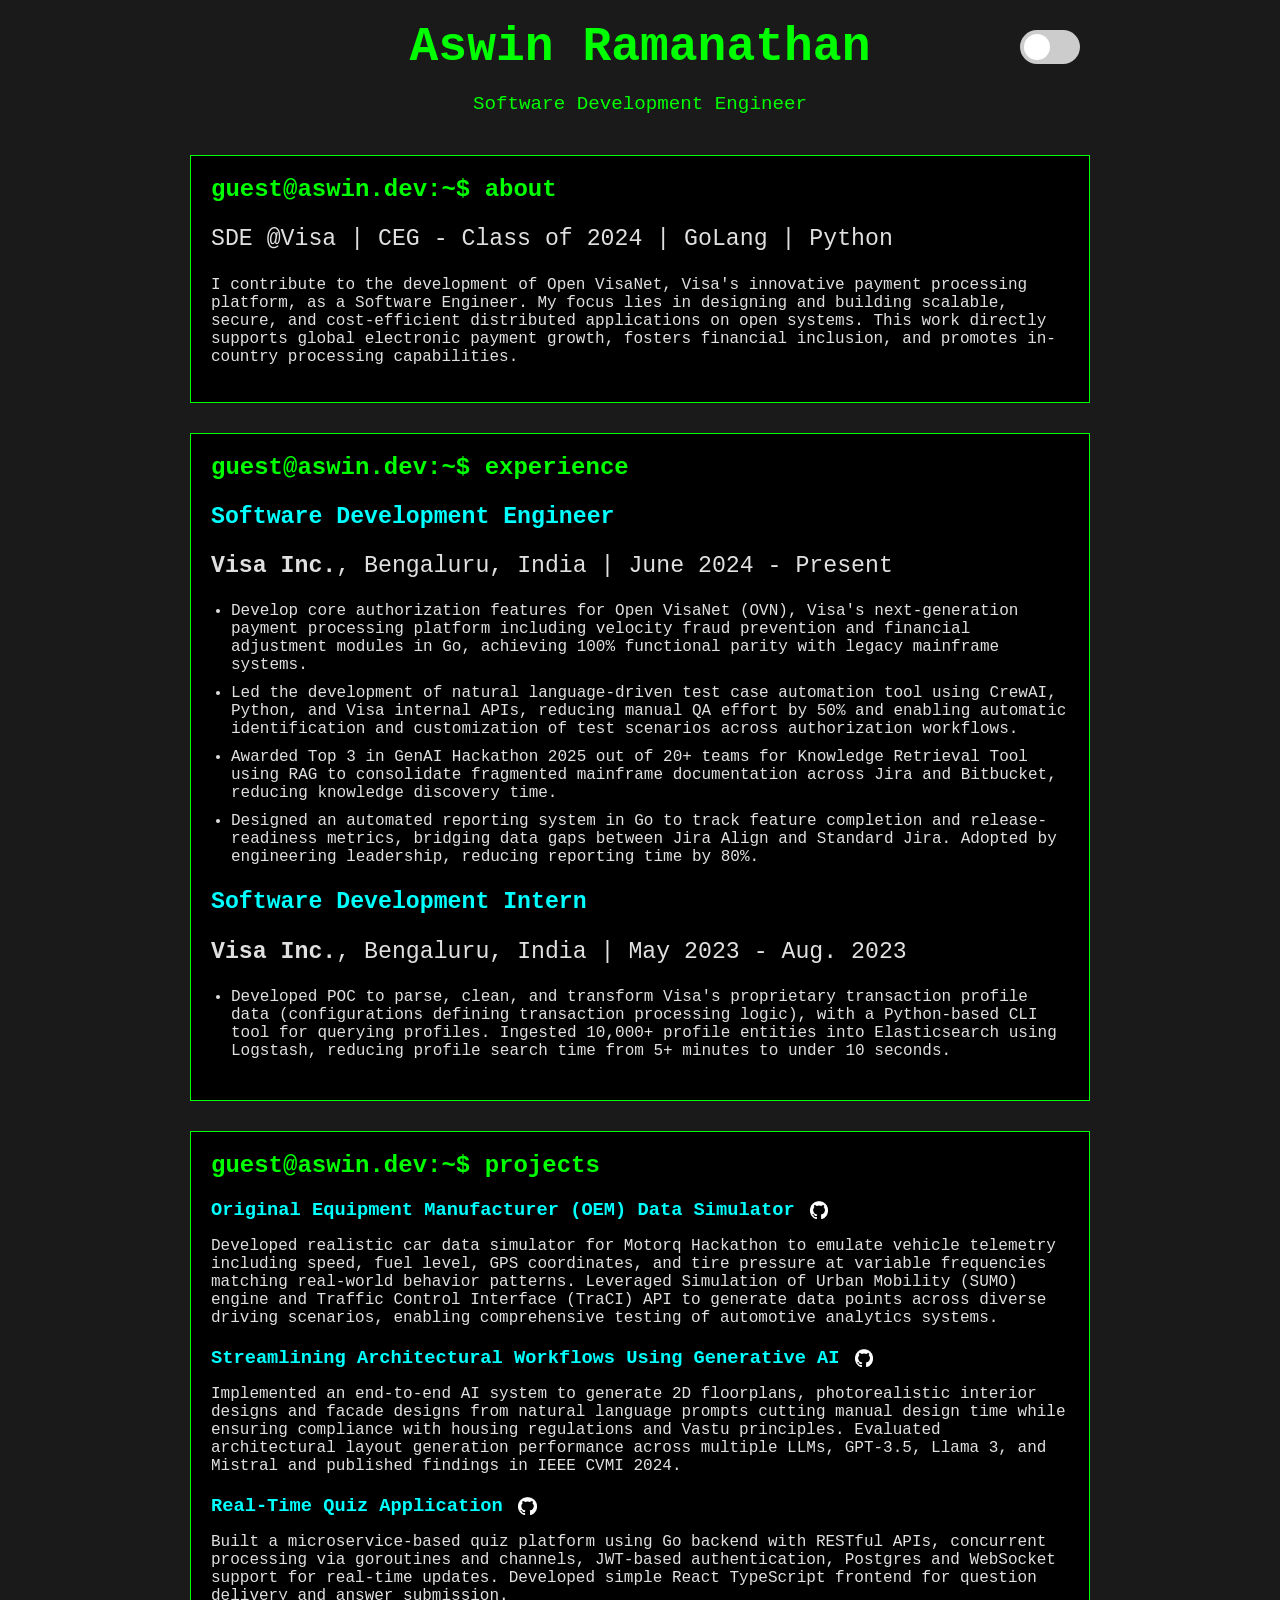
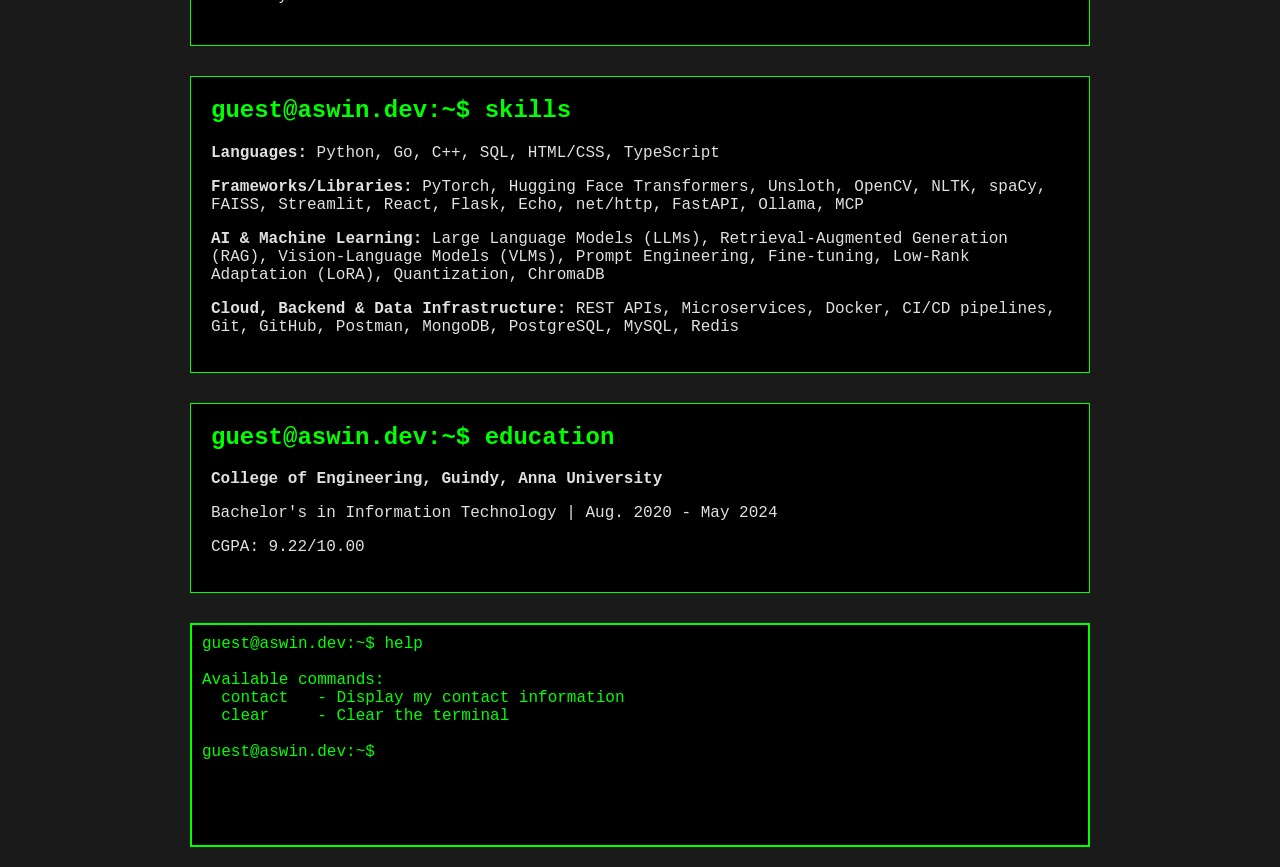
==== index.html @ c69785c6 "GitHub Repo Links Added" ====
<!DOCTYPE html>
<html lang="en">
<head>
    <meta charset="UTF-8">
    <meta name="viewport" content="width=device-width, initial-scale=1.0">
    <title>Aswin Ramanathan</title>
    <link rel="stylesheet" href="css/style.css">
    <!-- Favicon: add multiple links for better browser support -->
    <link rel="icon" type="image/png" sizes="32x32" href="bazinga.png">
    <link rel="shortcut icon" href="bazinga.png" type="image/png">
    <link rel="apple-touch-icon" href="bazinga.png">
    <!-- theme-color helps some mobile browsers tint the UI to match the site -->
    <meta name="theme-color" content="#0F0">
</head>
<body>
    <div class="container">
        <header>
            <h1>Aswin Ramanathan</h1>
            <p>Software Development Engineer</p>
            <div class="theme-switch-wrapper">
                <label class="theme-switch" for="checkbox">
                    <input type="checkbox" id="checkbox" />
                    <div class="slider round"></div>
                </label>
            </div>
        </header>

        <section id="about">
            <h2><span class="prompt-static">about</span></h2>
            <p class="big-font">SDE @Visa | CEG - Class of 2024 | GoLang | Python</p>
            <p>
                I contribute to the development of Open VisaNet, Visa's innovative payment processing platform, as a Software Engineer. 
                My focus lies in designing and building scalable, secure, and cost-efficient distributed applications on open systems. 
                This work directly supports global electronic payment growth, fosters financial inclusion, and promotes in-country processing capabilities.
            </p>
        </section>

        <section id="experience">
            <h2><span class="prompt-static">experience</span></h2>
            <div class="job">
                <h3 class="big-font">Software Development Engineer</h3>
                <p class="big-font"><strong>Visa Inc.</strong>, Bengaluru, India | June 2024 - Present</p>
                <ul>
                    <li>Develop core authorization features for Open VisaNet (OVN), Visa's next-generation payment processing platform including velocity fraud prevention and financial adjustment modules in Go, achieving 100% functional parity with legacy mainframe systems.</li>
                    <li>Led the development of natural language-driven test case automation tool using CrewAI, Python, and Visa internal APIs, reducing manual QA effort by 50% and enabling automatic identification and customization of test scenarios across authorization workflows.</li>
                    <li>Awarded Top 3 in GenAI Hackathon 2025 out of 20+ teams for Knowledge Retrieval Tool using RAG to consolidate fragmented mainframe documentation across Jira and Bitbucket, reducing knowledge discovery time.</li>
                    <li>Designed an automated reporting system in Go to track feature completion and release-readiness metrics, bridging data gaps between Jira Align and Standard Jira. Adopted by engineering leadership, reducing reporting time by 80%.</li>
                </ul>
            </div>
            <div class="job">
                <h3 class="big-font">Software Development Intern</h3>
                <p class="big-font"><strong>Visa Inc.</strong>, Bengaluru, India | May 2023 - Aug. 2023</p>
                <ul>
                    <li>Developed POC to parse, clean, and transform Visa's proprietary transaction profile data (configurations defining transaction processing logic), with a Python-based CLI tool for querying profiles. Ingested 10,000+ profile entities into Elasticsearch using Logstash, reducing profile search time from 5+ minutes to under 10 seconds.</li>
                </ul>
            </div>
        </section>

        <section id="projects">
            <h2><span class="prompt-static">projects</span></h2>
            <div class="project">
                <h3>Original Equipment Manufacturer (OEM) Data Simulator<a href="https://github.com/Agilan20/Giant-Slayers-Backend" target="_blank"><img src="github-mark-white.png" alt="github-icon" class="github-icon"></a></h3>
                <p>Developed realistic car data simulator for Motorq Hackathon to emulate vehicle telemetry including speed, fuel level, GPS coordinates, and tire pressure at variable frequencies matching real-world behavior patterns. Leveraged Simulation of Urban Mobility (SUMO) engine and Traffic Control Interface (TraCI) API to generate data points across diverse driving scenarios, enabling comprehensive testing of automotive analytics systems.</p>
            </div>
            <div class="project">
                <h3>Streamlining Architectural Workflows Using Generative AI<a href="https://ieeexplore.ieee.org/document/10782715" target="_blank"><img src="github-mark-white.png" alt="github-icon" class="github-icon"></a></h3>
                <p>Implemented an end-to-end AI system to generate 2D floorplans, photorealistic interior designs and facade designs from natural language prompts cutting manual design time while ensuring compliance with housing regulations and Vastu principles. Evaluated architectural layout generation performance across multiple LLMs, GPT-3.5, Llama 3, and Mistral and published findings in IEEE CVMI 2024.</p>
            </div>
            <div class="project">
                <h3>Real-Time Quiz Application<a href="https://github.com/AswinRam4433/QuizMe" target="_blank"><img src="github-mark-white.png" alt="github-icon" class="github-icon"></a></h3>
                <p>Built a microservice-based quiz platform using Go backend with RESTful APIs, concurrent processing via goroutines and channels, JWT-based authentication, Postgres and WebSocket support for real-time updates. Developed simple React TypeScript frontend for question delivery and answer submission.</p>
            </div>
        </section>

        <section id="skills">
            <h2><span class="prompt-static">skills</span></h2>
            <p><strong>Languages:</strong> Python, Go, C++, SQL, HTML/CSS, TypeScript</p>
            <p><strong>Frameworks/Libraries:</strong> PyTorch, Hugging Face Transformers, Unsloth, OpenCV, NLTK, spaCy, FAISS, Streamlit, React, Flask, Echo, net/http, FastAPI, Ollama, MCP</p>
            <p><strong>AI & Machine Learning:</strong> Large Language Models (LLMs), Retrieval-Augmented Generation (RAG), Vision-Language Models (VLMs), Prompt Engineering, Fine-tuning, Low-Rank Adaptation (LoRA), Quantization, ChromaDB</p>
            <p><strong>Cloud, Backend & Data Infrastructure:</strong> REST APIs, Microservices, Docker, CI/CD pipelines, Git, GitHub, Postman, MongoDB, PostgreSQL, MySQL, Redis</p>
        </section>

        <section id="education">
            <h2><span class="prompt-static">education</span></h2>
            <p><strong>College of Engineering, Guindy, Anna University</strong></p>
            <p>Bachelor's in Information Technology | Aug. 2020 - May 2024</p>
            <p>CGPA: 9.22/10.00</p>
        </section>

        <div id="terminal">
            <div id="output"></div>
            <div class="input-line">
                <span class="prompt"></span>
                <input type="text" id="input" autofocus>
            </div>
        </div>
    </div>
    <script src="js/main.js"></script>
</body>
</html>
---- css/style.css ----
body {
    background-color: #1a1a1a;
    color: #e0e0e0;
    font-family: 'Courier New', Courier, monospace;
    margin: 0;
    padding: 20px;
}
.big-font {
    font-size: 1.45em;
}

.container {
    max-width: 900px;
    margin: auto;
}

header {
    text-align: center;
    margin-bottom: 40px;
    position: relative;
}

.theme-switch-wrapper {
    position: absolute;
    top: 10px;
    right: 10px;
}

.theme-switch {
    display: inline-block;
    height: 34px;
    position: relative;
    width: 60px;
}

.theme-switch input {
    display: none;
}

.slider {
    background-color: #ccc;
    bottom: 0;
    cursor: pointer;
    left: 0;
    position: absolute;
    right: 0;
    top: 0;
    transition: .4s;
}

.slider:before {
    background-color: #fff;
    bottom: 4px;
    content: "";
    height: 26px;
    left: 4px;
    position: absolute;
    transition: .4s;
    width: 26px;
}

input:checked + .slider {
    background-color: #0F0;
}

input:checked + .slider:before {
    transform: translateX(26px);
}

.slider.round {
    border-radius: 34px;
}

.slider.round:before {
    border-radius: 50%;
}

/* Light Mode */
body.light-mode {
    background-color: #f0f0f0;
    color: #333;
}

body.light-mode .container {
    background-color: #fff;
    box-shadow: 0 0 10px rgba(0,0,0,0.1);
}

body.light-mode header h1,
body.light-mode header p,
body.light-mode h2,
body.light-mode .prompt-static::before,
body.light-mode #terminal,
body.light-mode .prompt::before,
body.light-mode #input,
body.light-mode .command,
body.light-mode .response {
    color: #333;
}

body.light-mode section {
    border: 1px solid #ccc;
    background-color: #fff;
}

body.light-mode h3 {
    color: #007bff;
}

body.light-mode a {
    color: #007bff;
}

body.light-mode #terminal {
    border: 2px solid #ccc;
    background-color: #f9f9f9;
}

body.light-mode #terminal img {
    filter: none;
}

body.light-mode input:checked + .slider {
    background-color: #28a745;
}


header h1 {
    font-size: 3em;
    color: #0F0;
    margin: 0;
}

header p {
    font-size: 1.2em;
    color: #0F0;
}

section {
    margin-bottom: 30px;
    border: 1px solid #0F0;
    padding: 20px;
    background-color: #000;
}

h2 {
    color: #0F0;
    font-size: 1.5em;
    margin-top: 0;
}

.prompt-static::before {
    content: 'guest@aswin.dev:~$ ';
    color: #0F0;
}

.job, .project {
    margin-bottom: 20px;
}

h3 {
    color: #0FF;
    margin-bottom: 5px;
}

ul {
    padding-left: 20px;
}

li {
    margin-bottom: 10px;
}

#terminal {
    border: 2px solid #0F0;
    padding: 10px;
    height: 200px;
    overflow-y: scroll;
    scrollbar-width: none; /* Firefox */
    -ms-overflow-style: none;  /* Internet Explorer 10+ */
    background-color: #000;
}

#terminal::-webkit-scrollbar { /* WebKit */
    width: 0;
    height: 0;
}

#output {
    white-space: pre-wrap;
}

.input-line {
    display: flex;
}

.prompt::before {
    content: 'guest@aswin.dev:~$ ';
    color: #0F0;
}

#input {
    background-color: transparent;
    border: none;
    color: #0F0;
    font-family: 'Courier New', Courier, monospace;
    width: 100%;
    outline: none;
}

.command {
    color: #0F0;
}

.response {
    color: #0F0;
}

a {
    color: #0FF;
    text-decoration: none;
}

a:hover {
    text-decoration: underline;
}

#terminal img {
    max-width: 150px;
    filter: grayscale(100%) contrast(200%) brightness(1.5) sepia(100%) hue-rotate(50deg);
}

.github-icon {
    width: 1em;
    margin-left: 0.8em;
    vertical-align: middle;
}
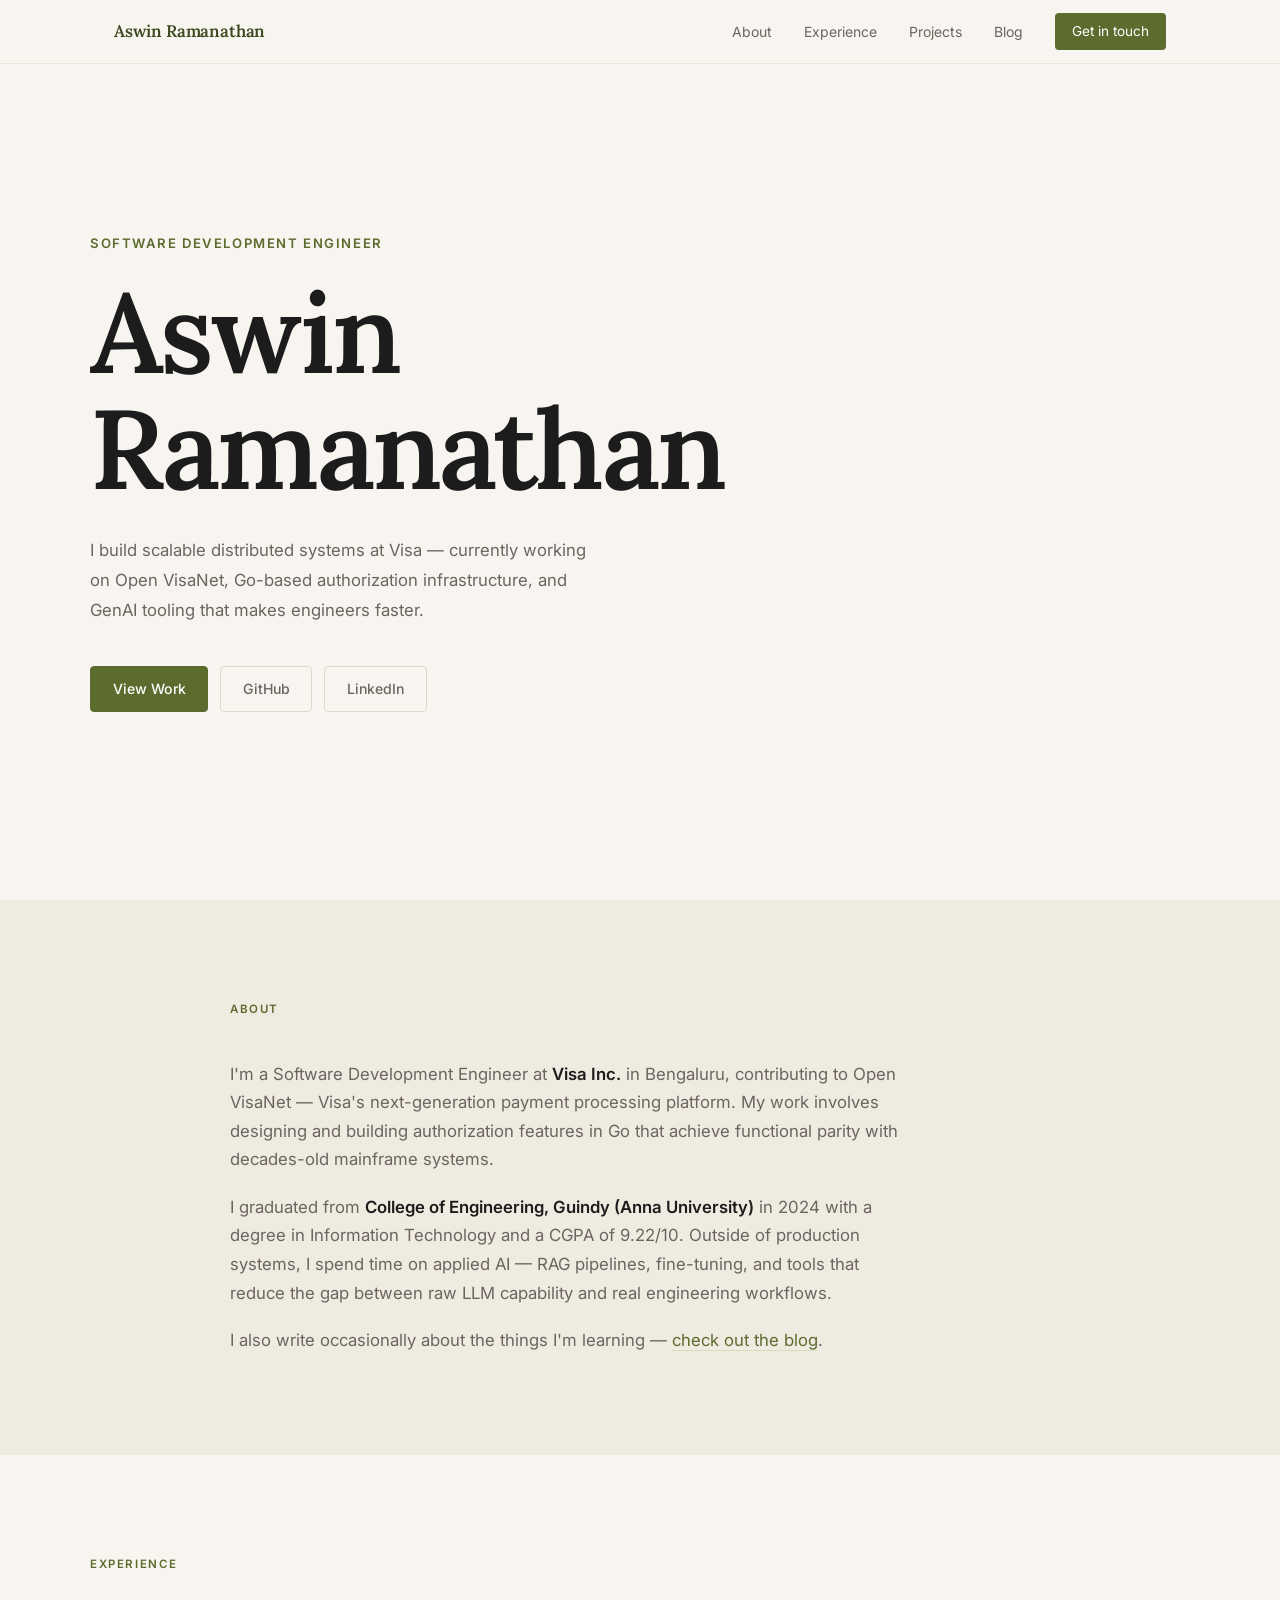
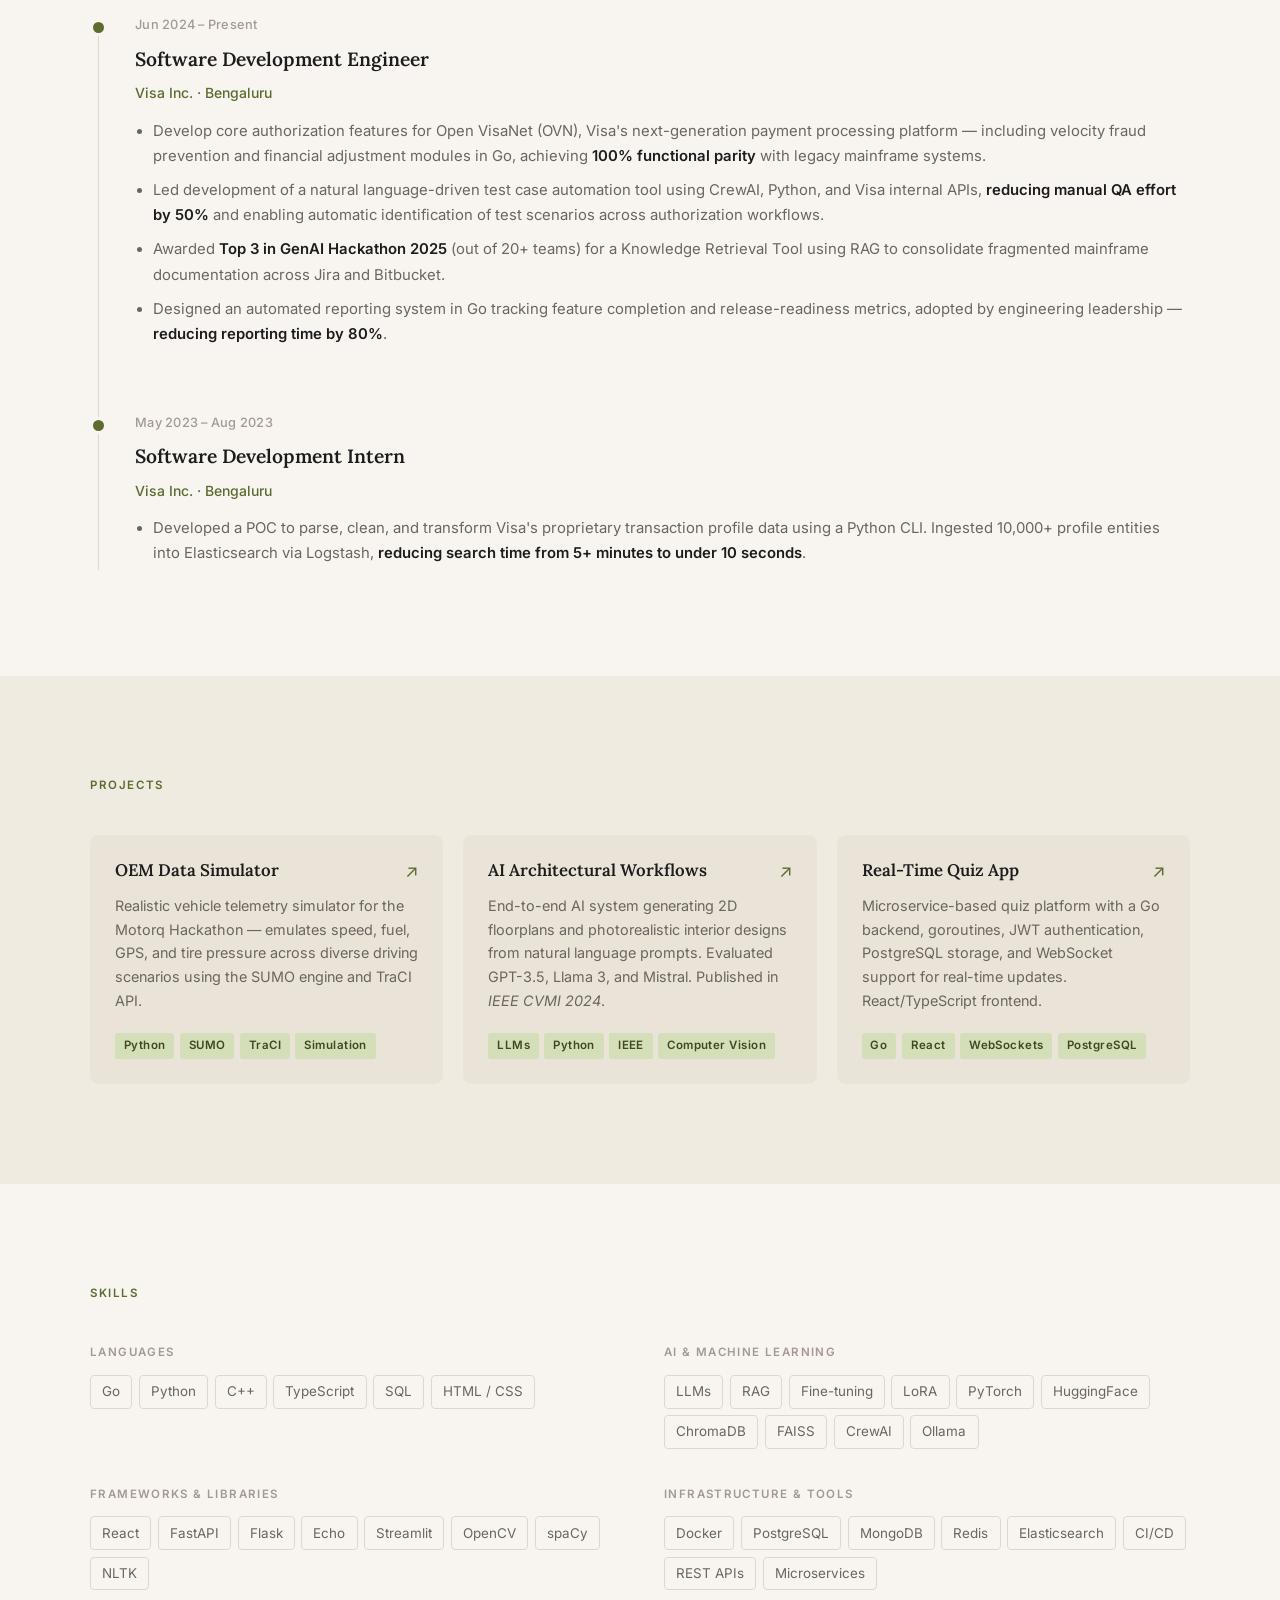
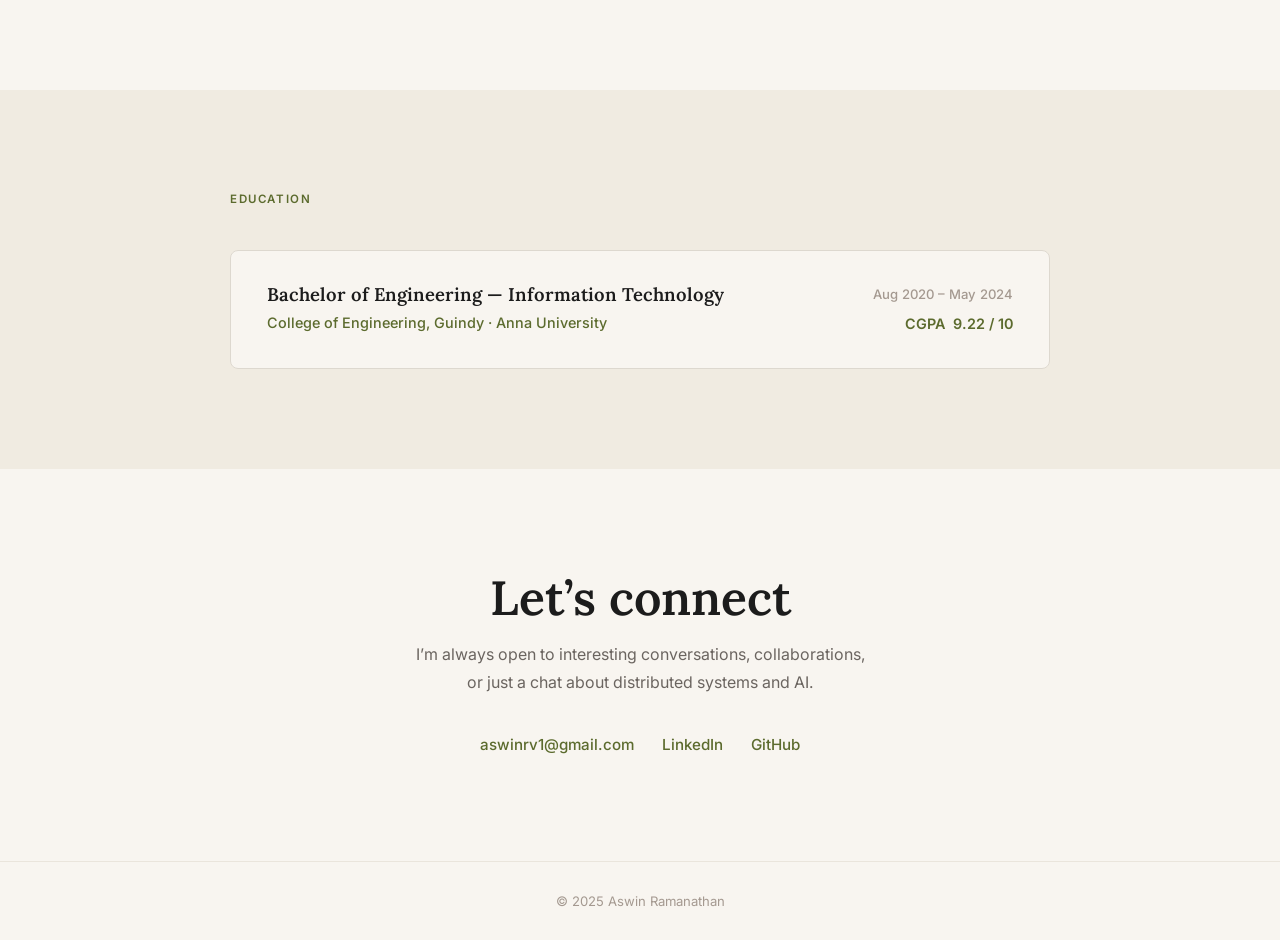
==== commit b36d2468: "GENAI=YES Portfolio Revamp" ====
--- a/index.html
+++ b/index.html
@@ -1,100 +1,260 @@
 <!DOCTYPE html>
 <html lang="en">
 <head>
-    <meta charset="UTF-8">
-    <meta name="viewport" content="width=device-width, initial-scale=1.0">
-    <title>Aswin Ramanathan</title>
-    <link rel="stylesheet" href="css/style.css">
-    <!-- Favicon: add multiple links for better browser support -->
-    <link rel="icon" type="image/png" sizes="32x32" href="bazinga.png">
-    <link rel="shortcut icon" href="bazinga.png" type="image/png">
-    <link rel="apple-touch-icon" href="bazinga.png">
-    <!-- theme-color helps some mobile browsers tint the UI to match the site -->
-    <meta name="theme-color" content="#0F0">
+  <meta charset="UTF-8" />
+  <meta name="viewport" content="width=device-width, initial-scale=1.0" />
+  <title>Aswin Ramanathan</title>
+  <meta name="description" content="Software Development Engineer at Visa. Building distributed payment systems and GenAI tooling." />
+
+  <link rel="preconnect" href="https://fonts.googleapis.com" />
+  <link rel="preconnect" href="https://fonts.gstatic.com" crossorigin />
+  <link href="https://fonts.googleapis.com/css2?family=Lora:ital,wght@0,400;0,500;0,600;0,700;1,400&family=Inter:wght@300;400;500;600&display=swap" rel="stylesheet" />
+
+  <link rel="stylesheet" href="css/style.css" />
+  <link rel="icon" type="image/png" href="bazinga.png" />
 </head>
 <body>
-    <div class="container">
-        <header>
-            <h1>Aswin Ramanathan</h1>
-            <p>Software Development Engineer</p>
-            <div class="theme-switch-wrapper">
-                <label class="theme-switch" for="checkbox">
-                    <input type="checkbox" id="checkbox" />
-                    <div class="slider round"></div>
-                </label>
-            </div>
-        </header>
-
-        <section id="about">
-            <h2><span class="prompt-static">about</span></h2>
-            <p class="big-font">SDE @Visa | CEG - Class of 2024 | GoLang | Python</p>
-            <p>
-                I contribute to the development of Open VisaNet, Visa's innovative payment processing platform, as a Software Engineer. 
-                My focus lies in designing and building scalable, secure, and cost-efficient distributed applications on open systems. 
-                This work directly supports global electronic payment growth, fosters financial inclusion, and promotes in-country processing capabilities.
-            </p>
-        </section>
-
-        <section id="experience">
-            <h2><span class="prompt-static">experience</span></h2>
-            <div class="job">
-                <h3 class="big-font">Software Development Engineer</h3>
-                <p class="big-font"><strong>Visa Inc.</strong>, Bengaluru, India | June 2024 - Present</p>
-                <ul>
-                    <li>Develop core authorization features for Open VisaNet (OVN), Visa's next-generation payment processing platform including velocity fraud prevention and financial adjustment modules in Go, achieving 100% functional parity with legacy mainframe systems.</li>
-                    <li>Led the development of natural language-driven test case automation tool using CrewAI, Python, and Visa internal APIs, reducing manual QA effort by 50% and enabling automatic identification and customization of test scenarios across authorization workflows.</li>
-                    <li>Awarded Top 3 in GenAI Hackathon 2025 out of 20+ teams for Knowledge Retrieval Tool using RAG to consolidate fragmented mainframe documentation across Jira and Bitbucket, reducing knowledge discovery time.</li>
-                    <li>Designed an automated reporting system in Go to track feature completion and release-readiness metrics, bridging data gaps between Jira Align and Standard Jira. Adopted by engineering leadership, reducing reporting time by 80%.</li>
-                </ul>
-            </div>
-            <div class="job">
-                <h3 class="big-font">Software Development Intern</h3>
-                <p class="big-font"><strong>Visa Inc.</strong>, Bengaluru, India | May 2023 - Aug. 2023</p>
-                <ul>
-                    <li>Developed POC to parse, clean, and transform Visa's proprietary transaction profile data (configurations defining transaction processing logic), with a Python-based CLI tool for querying profiles. Ingested 10,000+ profile entities into Elasticsearch using Logstash, reducing profile search time from 5+ minutes to under 10 seconds.</li>
-                </ul>
-            </div>
-        </section>
-
-        <section id="projects">
-            <h2><span class="prompt-static">projects</span></h2>
-            <div class="project">
-                <h3>Original Equipment Manufacturer (OEM) Data Simulator<a href="https://github.com/Agilan20/Giant-Slayers-Backend" target="_blank"><img src="github-mark-white.png" alt="github-icon" class="github-icon"></a></h3>
-                <p>Developed realistic car data simulator for Motorq Hackathon to emulate vehicle telemetry including speed, fuel level, GPS coordinates, and tire pressure at variable frequencies matching real-world behavior patterns. Leveraged Simulation of Urban Mobility (SUMO) engine and Traffic Control Interface (TraCI) API to generate data points across diverse driving scenarios, enabling comprehensive testing of automotive analytics systems.</p>
-            </div>
-            <div class="project">
-                <h3>Streamlining Architectural Workflows Using Generative AI<a href="https://ieeexplore.ieee.org/document/10782715" target="_blank"><img src="github-mark-white.png" alt="github-icon" class="github-icon"></a></h3>
-                <p>Implemented an end-to-end AI system to generate 2D floorplans, photorealistic interior designs and facade designs from natural language prompts cutting manual design time while ensuring compliance with housing regulations and Vastu principles. Evaluated architectural layout generation performance across multiple LLMs, GPT-3.5, Llama 3, and Mistral and published findings in IEEE CVMI 2024.</p>
-            </div>
-            <div class="project">
-                <h3>Real-Time Quiz Application<a href="https://github.com/AswinRam4433/QuizMe" target="_blank"><img src="github-mark-white.png" alt="github-icon" class="github-icon"></a></h3>
-                <p>Built a microservice-based quiz platform using Go backend with RESTful APIs, concurrent processing via goroutines and channels, JWT-based authentication, Postgres and WebSocket support for real-time updates. Developed simple React TypeScript frontend for question delivery and answer submission.</p>
-            </div>
-        </section>
-
-        <section id="skills">
-            <h2><span class="prompt-static">skills</span></h2>
-            <p><strong>Languages:</strong> Python, Go, C++, SQL, HTML/CSS, TypeScript</p>
-            <p><strong>Frameworks/Libraries:</strong> PyTorch, Hugging Face Transformers, Unsloth, OpenCV, NLTK, spaCy, FAISS, Streamlit, React, Flask, Echo, net/http, FastAPI, Ollama, MCP</p>
-            <p><strong>AI & Machine Learning:</strong> Large Language Models (LLMs), Retrieval-Augmented Generation (RAG), Vision-Language Models (VLMs), Prompt Engineering, Fine-tuning, Low-Rank Adaptation (LoRA), Quantization, ChromaDB</p>
-            <p><strong>Cloud, Backend & Data Infrastructure:</strong> REST APIs, Microservices, Docker, CI/CD pipelines, Git, GitHub, Postman, MongoDB, PostgreSQL, MySQL, Redis</p>
-        </section>
-
-        <section id="education">
-            <h2><span class="prompt-static">education</span></h2>
-            <p><strong>College of Engineering, Guindy, Anna University</strong></p>
-            <p>Bachelor's in Information Technology | Aug. 2020 - May 2024</p>
-            <p>CGPA: 9.22/10.00</p>
-        </section>
-
-        <div id="terminal">
-            <div id="output"></div>
-            <div class="input-line">
-                <span class="prompt"></span>
-                <input type="text" id="input" autofocus>
-            </div>
-        </div>
+
+  <!-- ── NAV ──────────────────────────────────────── -->
+  <nav class="nav">
+    <div class="nav-inner">
+      <a href="/" class="nav-logo">Aswin Ramanathan</a>
+      <div class="nav-links" id="nav-links">
+        <a href="#about">About</a>
+        <a href="#experience">Experience</a>
+        <a href="#projects">Projects</a>
+        <a href="blog.html">Blog</a>
+        <a href="#contact" class="nav-cta">Get in touch</a>
+      </div>
+      <button class="nav-toggle" id="nav-toggle" aria-label="Toggle menu">
+        <span></span><span></span><span></span>
+      </button>
     </div>
-    <script src="js/main.js"></script>
+  </nav>
+
+  <main>
+
+    <!-- ── HERO ─────────────────────────────────────── -->
+    <section class="hero">
+      <div class="hero-content">
+        <p class="hero-label">Software Development Engineer</p>
+        <h1 class="hero-name">Aswin<br>Ramanathan</h1>
+        <p class="hero-bio">
+          I build scalable distributed systems at Visa — currently working on Open VisaNet,
+          Go-based authorization infrastructure, and GenAI tooling that makes engineers faster.
+        </p>
+        <div class="hero-links">
+          <a href="#experience" class="btn btn-primary">View Work</a>
+          <a href="https://github.com/AswinRam4433" target="_blank" rel="noopener" class="btn btn-ghost">GitHub</a>
+          <a href="https://www.linkedin.com/in/aswinramanathan" target="_blank" rel="noopener" class="btn btn-ghost">LinkedIn</a>
+        </div>
+      </div>
+    </section>
+
+    <!-- ── ABOUT ─────────────────────────────────────── -->
+    <section id="about" class="section section-alt">
+      <div class="section-inner section-inner--mid">
+        <span class="section-label reveal">About</span>
+        <div class="about-content">
+          <p class="reveal">
+            I'm a Software Development Engineer at <strong>Visa Inc.</strong> in Bengaluru, contributing to
+            Open VisaNet — Visa's next-generation payment processing platform. My work involves
+            designing and building authorization features in Go that achieve functional parity
+            with decades-old mainframe systems.
+          </p>
+          <p class="reveal">
+            I graduated from <strong>College of Engineering, Guindy (Anna University)</strong> in 2024
+            with a degree in Information Technology and a CGPA of 9.22/10. Outside of production
+            systems, I spend time on applied AI — RAG pipelines, fine-tuning, and tools that
+            reduce the gap between raw LLM capability and real engineering workflows.
+          </p>
+          <p class="reveal">
+            I also write occasionally about the things I'm learning —
+            <a href="blog.html" style="color: var(--accent); border-bottom: 1px solid var(--accent-pale);">check out the blog</a>.
+          </p>
+        </div>
+      </div>
+    </section>
+
+    <!-- ── EXPERIENCE ────────────────────────────────── -->
+    <section id="experience" class="section">
+      <div class="section-inner">
+        <span class="section-label reveal">Experience</span>
+        <div class="timeline">
+
+          <div class="timeline-item reveal">
+            <div class="timeline-marker">
+              <div class="timeline-dot"></div>
+            </div>
+            <div class="timeline-body">
+              <span class="timeline-date">Jun 2024 – Present</span>
+              <p class="timeline-role">Software Development Engineer</p>
+              <span class="timeline-company">Visa Inc. &middot; Bengaluru</span>
+              <ul>
+                <li>Develop core authorization features for Open VisaNet (OVN), Visa's next-generation payment processing platform — including velocity fraud prevention and financial adjustment modules in Go, achieving <strong>100% functional parity</strong> with legacy mainframe systems.</li>
+                <li>Led development of a natural language-driven test case automation tool using CrewAI, Python, and Visa internal APIs, <strong>reducing manual QA effort by 50%</strong> and enabling automatic identification of test scenarios across authorization workflows.</li>
+                <li>Awarded <strong>Top 3 in GenAI Hackathon 2025</strong> (out of 20+ teams) for a Knowledge Retrieval Tool using RAG to consolidate fragmented mainframe documentation across Jira and Bitbucket.</li>
+                <li>Designed an automated reporting system in Go tracking feature completion and release-readiness metrics, adopted by engineering leadership — <strong>reducing reporting time by 80%</strong>.</li>
+              </ul>
+            </div>
+          </div>
+
+          <div class="timeline-item reveal">
+            <div class="timeline-marker">
+              <div class="timeline-dot"></div>
+            </div>
+            <div class="timeline-body">
+              <span class="timeline-date">May 2023 – Aug 2023</span>
+              <p class="timeline-role">Software Development Intern</p>
+              <span class="timeline-company">Visa Inc. &middot; Bengaluru</span>
+              <ul>
+                <li>Developed a POC to parse, clean, and transform Visa's proprietary transaction profile data using a Python CLI. Ingested 10,000+ profile entities into Elasticsearch via Logstash, <strong>reducing search time from 5+ minutes to under 10 seconds</strong>.</li>
+              </ul>
+            </div>
+          </div>
+
+        </div>
+      </div>
+    </section>
+
+    <!-- ── PROJECTS ──────────────────────────────────── -->
+    <section id="projects" class="section section-alt">
+      <div class="section-inner">
+        <span class="section-label reveal">Projects</span>
+        <div class="projects-grid">
+
+          <div class="project-card reveal">
+            <div class="project-card-header">
+              <h3>OEM Data Simulator</h3>
+              <a href="https://github.com/Agilan20/Giant-Slayers-Backend" target="_blank" rel="noopener" class="project-link" aria-label="GitHub link">↗</a>
+            </div>
+            <p>Realistic vehicle telemetry simulator for the Motorq Hackathon — emulates speed, fuel, GPS, and tire pressure across diverse driving scenarios using the SUMO engine and TraCI API.</p>
+            <div class="project-tags">
+              <span>Python</span><span>SUMO</span><span>TraCI</span><span>Simulation</span>
+            </div>
+          </div>
+
+          <div class="project-card reveal">
+            <div class="project-card-header">
+              <h3>AI Architectural Workflows</h3>
+              <a href="https://ieeexplore.ieee.org/document/10782715" target="_blank" rel="noopener" class="project-link" aria-label="IEEE paper link">↗</a>
+            </div>
+            <p>End-to-end AI system generating 2D floorplans and photorealistic interior designs from natural language prompts. Evaluated GPT-3.5, Llama 3, and Mistral. Published in <em>IEEE CVMI 2024</em>.</p>
+            <div class="project-tags">
+              <span>LLMs</span><span>Python</span><span>IEEE</span><span>Computer Vision</span>
+            </div>
+          </div>
+
+          <div class="project-card reveal">
+            <div class="project-card-header">
+              <h3>Real-Time Quiz App</h3>
+              <a href="https://github.com/AswinRam4433/QuizMe" target="_blank" rel="noopener" class="project-link" aria-label="GitHub link">↗</a>
+            </div>
+            <p>Microservice-based quiz platform with a Go backend, goroutines, JWT authentication, PostgreSQL storage, and WebSocket support for real-time updates. React/TypeScript frontend.</p>
+            <div class="project-tags">
+              <span>Go</span><span>React</span><span>WebSockets</span><span>PostgreSQL</span>
+            </div>
+          </div>
+
+        </div>
+      </div>
+    </section>
+
+    <!-- ── SKILLS ────────────────────────────────────── -->
+    <section id="skills" class="section">
+      <div class="section-inner">
+        <span class="section-label reveal">Skills</span>
+        <div class="skills-grid reveal">
+
+          <div class="skill-group">
+            <h4>Languages</h4>
+            <div class="skill-tags">
+              <span>Go</span><span>Python</span><span>C++</span>
+              <span>TypeScript</span><span>SQL</span><span>HTML / CSS</span>
+            </div>
+          </div>
+
+          <div class="skill-group">
+            <h4>AI &amp; Machine Learning</h4>
+            <div class="skill-tags">
+              <span>LLMs</span><span>RAG</span><span>Fine-tuning</span><span>LoRA</span>
+              <span>PyTorch</span><span>HuggingFace</span><span>ChromaDB</span><span>FAISS</span>
+              <span>CrewAI</span><span>Ollama</span>
+            </div>
+          </div>
+
+          <div class="skill-group">
+            <h4>Frameworks &amp; Libraries</h4>
+            <div class="skill-tags">
+              <span>React</span><span>FastAPI</span><span>Flask</span><span>Echo</span>
+              <span>Streamlit</span><span>OpenCV</span><span>spaCy</span><span>NLTK</span>
+            </div>
+          </div>
+
+          <div class="skill-group">
+            <h4>Infrastructure &amp; Tools</h4>
+            <div class="skill-tags">
+              <span>Docker</span><span>PostgreSQL</span><span>MongoDB</span><span>Redis</span>
+              <span>Elasticsearch</span><span>CI/CD</span><span>REST APIs</span><span>Microservices</span>
+            </div>
+          </div>
+
+        </div>
+      </div>
+    </section>
+
+    <!-- ── EDUCATION ─────────────────────────────────── -->
+    <section id="education" class="section section-alt">
+      <div class="section-inner section-inner--mid">
+        <span class="section-label reveal">Education</span>
+        <div class="education-card reveal">
+          <div>
+            <h3>Bachelor of Engineering &mdash; Information Technology</h3>
+            <p class="education-school">College of Engineering, Guindy &middot; Anna University</p>
+          </div>
+          <div class="education-meta">
+            <span class="education-date">Aug 2020 &ndash; May 2024</span>
+            <span class="education-gpa">CGPA &nbsp;9.22 / 10</span>
+          </div>
+        </div>
+      </div>
+    </section>
+
+    <!-- ── CONTACT ───────────────────────────────────── -->
+    <section id="contact" class="section">
+      <div class="section-inner">
+        <div class="contact-inner">
+          <h2 class="contact-heading reveal">Let&rsquo;s connect</h2>
+          <p class="contact-sub reveal">
+            I&rsquo;m always open to interesting conversations, collaborations, or just a
+            chat about distributed systems and AI.
+          </p>
+          <div class="contact-links reveal">
+            <a href="mailto:aswinrv1@gmail.com">aswinrv1@gmail.com</a>
+            <a href="https://www.linkedin.com/in/aswinramanathan" target="_blank" rel="noopener">LinkedIn</a>
+            <a href="https://github.com/AswinRam4433" target="_blank" rel="noopener">GitHub</a>
+          </div>
+        </div>
+      </div>
+    </section>
+
+  </main>
+
+  <footer class="footer">
+    <p>&copy; 2025 Aswin Ramanathan</p>
+  </footer>
+
+  <!--
+    GoatCounter analytics — privacy-first, no cookies.
+    Setup (one-time):
+      1. Create a free account at https://www.goatcounter.com
+      2. Replace YOUR-SITE below with your GoatCounter site code
+      3. View your stats at https://YOUR-SITE.goatcounter.com
+  -->
+  <script data-goatcounter="https://aswinramanathan.goatcounter.com/count"
+        async src="//gc.zgo.at/count.js">
+  </script>
+
+  <script src="js/main.js"></script>
 </body>
-</html>+</html>
--- a/css/style.css
+++ b/css/style.css
@@ -1,237 +1,687 @@
+/* ============================================================
+   DESIGN TOKENS
+   Accent options kept at the bottom as commented-out swaps:
+   - Warm amber / terracotta
+   - Dusty teal / slate
+   - Deep olive / moss  ← ACTIVE
+============================================================ */
+:root {
+  /* — Deep Olive / Moss — */
+  --bg:            #F8F5F0;
+  --bg-alt:        #F0EBE1;
+  --bg-card:       #EAE4D8;
+  --text:          #1C1C1C;
+  --text-muted:    #6B6560;
+  --text-light:    #A49990;
+  --accent:        #5C6B2E;
+  --accent-dark:   #3D4A1F;
+  --accent-hover:  #4A5624;
+  --accent-pale:   #D4DEB8;
+  --border:        #DDD8CF;
+  --border-light:  #EAE5DC;
+
+  /* Warm amber / terracotta — swap in to try:
+  --accent:        #C4622D;
+  --accent-dark:   #8B4513;
+  --accent-hover:  #A3511F;
+  --accent-pale:   #F2D5C0;
+  */
+
+  /* Dusty teal / slate — swap in to try:
+  --accent:        #4A7C7E;
+  --accent-dark:   #2C5F61;
+  --accent-hover:  #3A6567;
+  --accent-pale:   #C0D9DA;
+  */
+
+  --font-serif: 'Lora', Georgia, serif;
+  --font-sans:  'Inter', system-ui, -apple-system, sans-serif;
+
+  --nav-h:         64px;
+  --container:     1100px;
+  --container-mid: 820px;
+  --section-pad:   100px;
+}
+
+/* ============================================================
+   RESET & BASE
+============================================================ */
+*, *::before, *::after { box-sizing: border-box; margin: 0; padding: 0; }
+
+html { scroll-behavior: smooth; font-size: 16px; }
+
 body {
-    background-color: #1a1a1a;
-    color: #e0e0e0;
-    font-family: 'Courier New', Courier, monospace;
-    margin: 0;
-    padding: 20px;
-}
-.big-font {
-    font-size: 1.45em;
-}
-
-.container {
-    max-width: 900px;
-    margin: auto;
-}
-
-header {
-    text-align: center;
-    margin-bottom: 40px;
-    position: relative;
-}
-
-.theme-switch-wrapper {
-    position: absolute;
-    top: 10px;
-    right: 10px;
-}
-
-.theme-switch {
-    display: inline-block;
-    height: 34px;
-    position: relative;
-    width: 60px;
-}
-
-.theme-switch input {
+  background-color: var(--bg);
+  color: var(--text);
+  font-family: var(--font-sans);
+  line-height: 1.7;
+  -webkit-font-smoothing: antialiased;
+}
+
+a    { color: inherit; text-decoration: none; }
+ul   { list-style: none; }
+img  { max-width: 100%; display: block; }
+
+/* ============================================================
+   TYPOGRAPHY
+============================================================ */
+h1, h2, h3 {
+  font-family: var(--font-serif);
+  font-weight: 600;
+  line-height: 1.2;
+}
+
+.section-label {
+  display: block;
+  font-size: 0.72rem;
+  font-family: var(--font-sans);
+  font-weight: 600;
+  letter-spacing: 0.14em;
+  text-transform: uppercase;
+  color: var(--accent);
+  margin-bottom: 2.5rem;
+}
+
+/* ============================================================
+   LAYOUT
+============================================================ */
+.section { padding: var(--section-pad) 24px; }
+.section-alt { background-color: var(--bg-alt); }
+
+.section-inner {
+  max-width: var(--container);
+  margin: 0 auto;
+}
+.section-inner--mid {
+  max-width: var(--container-mid);
+}
+
+/* ============================================================
+   NAVIGATION
+============================================================ */
+.nav {
+  position: fixed;
+  top: 0; left: 0; right: 0;
+  z-index: 200;
+  height: var(--nav-h);
+  background-color: rgba(248, 245, 240, 0.92);
+  border-bottom: 1px solid var(--border-light);
+  backdrop-filter: blur(10px);
+  -webkit-backdrop-filter: blur(10px);
+}
+
+.nav-inner {
+  max-width: var(--container);
+  margin: 0 auto;
+  height: 100%;
+  padding: 0 24px;
+  display: flex;
+  align-items: center;
+  justify-content: space-between;
+}
+
+.nav-logo {
+  font-family: var(--font-serif);
+  font-size: 1.05rem;
+  font-weight: 600;
+  color: var(--accent-dark);
+  letter-spacing: -0.01em;
+  transition: color 0.2s;
+}
+.nav-logo:hover { color: var(--accent); }
+
+.nav-links {
+  display: flex;
+  align-items: center;
+  gap: 2rem;
+}
+
+.nav-links a {
+  font-size: 0.875rem;
+  color: var(--text-muted);
+  transition: color 0.2s;
+}
+.nav-links a:hover { color: var(--text); }
+
+.nav-cta {
+  background-color: var(--accent) !important;
+  color: #fff !important;
+  padding: 0.45rem 1.05rem;
+  border-radius: 4px;
+  font-size: 0.85rem !important;
+  transition: background-color 0.2s !important;
+}
+.nav-cta:hover { background-color: var(--accent-dark) !important; }
+
+/* Hamburger */
+.nav-toggle {
+  display: none;
+  flex-direction: column;
+  justify-content: center;
+  gap: 5px;
+  cursor: pointer;
+  background: none;
+  border: none;
+  padding: 4px;
+}
+.nav-toggle span {
+  display: block;
+  width: 22px; height: 2px;
+  background-color: var(--text);
+  border-radius: 2px;
+  transition: 0.25s;
+}
+
+/* ============================================================
+   HERO
+============================================================ */
+.hero {
+  min-height: 100vh;
+  display: flex;
+  align-items: center;
+  padding: calc(var(--nav-h) + 80px) 24px 100px;
+}
+
+.hero-content {
+  max-width: var(--container);
+  margin: 0 auto;
+  width: 100%;
+}
+
+.hero-label {
+  font-size: 0.82rem;
+  font-weight: 600;
+  letter-spacing: 0.12em;
+  text-transform: uppercase;
+  color: var(--accent);
+  margin-bottom: 1.25rem;
+  animation: fadeUp 0.6s ease both;
+}
+
+.hero-name {
+  font-family: var(--font-serif);
+  font-size: clamp(3.8rem, 9vw, 7rem);
+  font-weight: 600;
+  line-height: 1.04;
+  letter-spacing: -0.025em;
+  color: var(--text);
+  margin-bottom: 1.75rem;
+  animation: fadeUp 0.6s 0.1s ease both;
+}
+
+.hero-bio {
+  max-width: 500px;
+  font-size: 1.05rem;
+  color: var(--text-muted);
+  line-height: 1.8;
+  margin-bottom: 2.5rem;
+  animation: fadeUp 0.6s 0.2s ease both;
+}
+
+.hero-links {
+  display: flex;
+  gap: 0.75rem;
+  flex-wrap: wrap;
+  animation: fadeUp 0.6s 0.3s ease both;
+}
+
+/* ============================================================
+   BUTTONS
+============================================================ */
+.btn {
+  display: inline-block;
+  padding: 0.65rem 1.35rem;
+  border-radius: 4px;
+  font-size: 0.88rem;
+  font-weight: 500;
+  transition: 0.2s;
+  cursor: pointer;
+  border: 1px solid transparent;
+}
+
+.btn-primary {
+  background-color: var(--accent);
+  color: #fff;
+  border-color: var(--accent);
+}
+.btn-primary:hover { background-color: var(--accent-dark); border-color: var(--accent-dark); }
+
+.btn-ghost {
+  border-color: var(--border);
+  color: var(--text-muted);
+}
+.btn-ghost:hover { border-color: var(--accent); color: var(--accent); }
+
+/* ============================================================
+   ABOUT
+============================================================ */
+.about-content p {
+  color: var(--text-muted);
+  font-size: 1.05rem;
+  margin-bottom: 1.2rem;
+  max-width: 680px;
+}
+.about-content p:last-child { margin-bottom: 0; }
+.about-content strong { color: var(--text); font-weight: 600; }
+
+/* ============================================================
+   EXPERIENCE  —  TIMELINE
+============================================================ */
+.timeline { position: relative; padding-left: 0; }
+
+.timeline::before {
+  content: '';
+  position: absolute;
+  left: 8px;
+  top: 6px;
+  bottom: 6px;
+  width: 1px;
+  background-color: var(--border);
+}
+
+.timeline-item {
+  display: flex;
+  gap: 1.75rem;
+  padding-bottom: 3.5rem;
+  position: relative;
+}
+.timeline-item:last-child { padding-bottom: 0; }
+
+.timeline-marker {
+  flex-shrink: 0;
+  width: 17px;
+  padding-top: 5px;
+  z-index: 1;
+}
+
+.timeline-dot {
+  width: 17px; height: 17px;
+  border-radius: 50%;
+  background-color: var(--accent);
+  border: 3px solid var(--bg);
+  position: relative;
+  z-index: 1;
+}
+
+.section-alt .timeline-dot { border-color: var(--bg-alt); }
+
+.timeline-body { flex: 1; min-width: 0; }
+
+.timeline-date {
+  display: block;
+  font-size: 0.8rem;
+  color: var(--text-light);
+  font-weight: 500;
+  margin-bottom: 0.4rem;
+  letter-spacing: 0.02em;
+}
+
+.timeline-role {
+  font-family: var(--font-serif);
+  font-size: 1.2rem;
+  font-weight: 600;
+  color: var(--text);
+  margin-bottom: 0.25rem;
+}
+
+.timeline-company {
+  display: inline-block;
+  font-size: 0.875rem;
+  color: var(--accent);
+  font-weight: 500;
+  margin-bottom: 0.85rem;
+}
+
+.timeline-body ul {
+  padding-left: 1.1rem;
+  list-style: disc;
+}
+.timeline-body li {
+  color: var(--text-muted);
+  font-size: 0.93rem;
+  line-height: 1.7;
+  margin-bottom: 0.55rem;
+}
+.timeline-body li strong { color: var(--text); font-weight: 600; }
+
+/* ============================================================
+   PROJECTS
+============================================================ */
+.projects-grid {
+  display: grid;
+  grid-template-columns: repeat(3, 1fr);
+  gap: 1.25rem;
+}
+
+.project-card {
+  background-color: var(--bg-card);
+  border: 1px solid var(--border-light);
+  border-radius: 8px;
+  padding: 1.5rem;
+  display: flex;
+  flex-direction: column;
+  transition: transform 0.22s, box-shadow 0.22s;
+}
+.project-card:hover {
+  transform: translateY(-4px);
+  box-shadow: 0 10px 28px rgba(40, 35, 20, 0.1);
+}
+
+.project-card-header {
+  display: flex;
+  justify-content: space-between;
+  align-items: flex-start;
+  margin-bottom: 0.75rem;
+  gap: 0.5rem;
+}
+.project-card-header h3 {
+  font-family: var(--font-serif);
+  font-size: 1.05rem;
+  font-weight: 600;
+  color: var(--text);
+  line-height: 1.3;
+}
+
+.project-link {
+  flex-shrink: 0;
+  font-size: 1.1rem;
+  color: var(--accent);
+  transition: color 0.2s, transform 0.2s;
+  line-height: 1;
+  padding-top: 2px;
+}
+.project-link:hover { color: var(--accent-dark); transform: translate(2px, -2px); }
+
+.project-card > p {
+  font-size: 0.9rem;
+  color: var(--text-muted);
+  line-height: 1.65;
+  margin-bottom: 1.25rem;
+  flex: 1;
+}
+
+.project-tags {
+  display: flex;
+  flex-wrap: wrap;
+  gap: 0.35rem;
+}
+.project-tags span {
+  font-size: 0.72rem;
+  font-weight: 600;
+  letter-spacing: 0.04em;
+  background-color: var(--accent-pale);
+  color: var(--accent-dark);
+  padding: 0.2rem 0.55rem;
+  border-radius: 3px;
+}
+
+/* ============================================================
+   SKILLS
+============================================================ */
+.skills-grid {
+  display: grid;
+  grid-template-columns: repeat(2, 1fr);
+  gap: 2.25rem 3rem;
+}
+
+.skill-group h4 {
+  font-family: var(--font-sans);
+  font-size: 0.72rem;
+  font-weight: 600;
+  letter-spacing: 0.12em;
+  text-transform: uppercase;
+  color: var(--text-light);
+  margin-bottom: 0.75rem;
+}
+
+.skill-tags {
+  display: flex;
+  flex-wrap: wrap;
+  gap: 0.4rem;
+}
+.skill-tags span {
+  font-size: 0.84rem;
+  background-color: var(--bg);
+  border: 1px solid var(--border);
+  color: var(--text-muted);
+  padding: 0.28rem 0.7rem;
+  border-radius: 4px;
+  transition: border-color 0.2s, color 0.2s;
+}
+.skill-tags span:hover { border-color: var(--accent); color: var(--accent); }
+
+/* ============================================================
+   EDUCATION
+============================================================ */
+.education-card {
+  border: 1px solid var(--border);
+  border-radius: 8px;
+  padding: 2rem 2.25rem;
+  background-color: var(--bg);
+  display: flex;
+  justify-content: space-between;
+  align-items: flex-start;
+  gap: 2rem;
+}
+
+.education-card h3 {
+  font-family: var(--font-serif);
+  font-size: 1.15rem;
+  font-weight: 600;
+  margin-bottom: 0.35rem;
+}
+.education-school {
+  font-size: 0.9rem;
+  color: var(--accent);
+  font-weight: 500;
+}
+
+.education-meta { text-align: right; flex-shrink: 0; }
+.education-date {
+  display: block;
+  font-size: 0.82rem;
+  color: var(--text-light);
+  margin-bottom: 0.4rem;
+  font-weight: 500;
+}
+.education-gpa {
+  display: block;
+  font-size: 0.9rem;
+  font-weight: 600;
+  color: var(--accent);
+}
+
+/* ============================================================
+   CONTACT
+============================================================ */
+.contact-inner {
+  text-align: center;
+}
+
+.contact-heading {
+  font-family: var(--font-serif);
+  font-size: clamp(2rem, 4vw, 3rem);
+  font-weight: 600;
+  margin-bottom: 0.85rem;
+}
+
+.contact-sub {
+  max-width: 460px;
+  margin: 0 auto 2.25rem;
+  color: var(--text-muted);
+  font-size: 1rem;
+  line-height: 1.75;
+}
+
+.contact-links {
+  display: flex;
+  justify-content: center;
+  flex-wrap: wrap;
+  gap: 1.75rem;
+}
+
+.contact-links a {
+  color: var(--accent);
+  font-weight: 500;
+  font-size: 0.95rem;
+  border-bottom: 1px solid transparent;
+  padding-bottom: 2px;
+  transition: border-color 0.2s;
+}
+.contact-links a:hover { border-color: var(--accent); }
+
+/* ============================================================
+   FOOTER
+============================================================ */
+.footer {
+  padding: 1.75rem 24px;
+  border-top: 1px solid var(--border-light);
+  text-align: center;
+}
+.footer p {
+  font-size: 0.82rem;
+  color: var(--text-light);
+}
+
+/* ============================================================
+   SCROLL REVEAL
+============================================================ */
+.reveal {
+  opacity: 0;
+  transform: translateY(18px);
+  transition: opacity 0.55s ease, transform 0.55s ease;
+}
+.reveal.visible {
+  opacity: 1;
+  transform: translateY(0);
+}
+
+/* ============================================================
+   KEYFRAMES
+============================================================ */
+@keyframes fadeUp {
+  from { opacity: 0; transform: translateY(18px); }
+  to   { opacity: 1; transform: translateY(0); }
+}
+
+/* ============================================================
+   BLOG — shared nav reuse, blog-specific layout
+============================================================ */
+.blog-main {
+  padding-top: var(--nav-h);
+  min-height: 100vh;
+}
+
+.blog-hero {
+  padding: 70px 24px 55px;
+  border-bottom: 1px solid var(--border-light);
+}
+.blog-hero-inner { max-width: var(--container); margin: 0 auto; }
+.blog-hero h1 {
+  font-family: var(--font-serif);
+  font-size: clamp(2.75rem, 6vw, 4.5rem);
+  color: var(--text);
+  margin-bottom: 0.6rem;
+}
+.blog-hero p { color: var(--text-muted); font-size: 1rem; }
+
+.blog-list {
+  max-width: var(--container);
+  margin: 0 auto;
+  padding: 0 24px 80px;
+}
+
+.blog-post-item {
+  display: grid;
+  grid-template-columns: 110px 1fr;
+  gap: 2rem;
+  padding: 2.25rem 0;
+  border-bottom: 1px solid var(--border-light);
+}
+.blog-post-item:first-child { border-top: 1px solid var(--border-light); }
+
+.blog-post-date {
+  font-size: 0.8rem;
+  color: var(--text-light);
+  font-weight: 500;
+  padding-top: 5px;
+  letter-spacing: 0.02em;
+}
+
+.blog-post-body h2 {
+  font-family: var(--font-serif);
+  font-size: 1.2rem;
+  font-weight: 600;
+  line-height: 1.35;
+  margin-bottom: 0.5rem;
+}
+.blog-post-body h2 a { color: var(--text); transition: color 0.2s; }
+.blog-post-body h2 a:hover { color: var(--accent); }
+
+.blog-post-excerpt {
+  font-size: 0.93rem;
+  color: var(--text-muted);
+  line-height: 1.65;
+  margin-bottom: 0.75rem;
+}
+
+.blog-post-footer {
+  display: flex;
+  align-items: center;
+  gap: 0.75rem;
+  flex-wrap: wrap;
+}
+
+.blog-tag {
+  font-size: 0.72rem;
+  font-weight: 600;
+  letter-spacing: 0.04em;
+  background-color: var(--accent-pale);
+  color: var(--accent-dark);
+  padding: 0.2rem 0.55rem;
+  border-radius: 3px;
+}
+
+.read-time {
+  font-size: 0.78rem;
+  color: var(--text-light);
+}
+
+/* ============================================================
+   RESPONSIVE
+============================================================ */
+@media (max-width: 900px) {
+  .projects-grid { grid-template-columns: repeat(2, 1fr); }
+  .skills-grid   { grid-template-columns: 1fr; gap: 1.75rem; }
+}
+
+@media (max-width: 680px) {
+  :root { --section-pad: 70px; }
+
+  .nav-links {
     display: none;
-}
-
-.slider {
-    background-color: #ccc;
-    bottom: 0;
-    cursor: pointer;
-    left: 0;
-    position: absolute;
-    right: 0;
-    top: 0;
-    transition: .4s;
-}
-
-.slider:before {
-    background-color: #fff;
-    bottom: 4px;
-    content: "";
-    height: 26px;
-    left: 4px;
-    position: absolute;
-    transition: .4s;
-    width: 26px;
-}
-
-input:checked + .slider {
-    background-color: #0F0;
-}
-
-input:checked + .slider:before {
-    transform: translateX(26px);
-}
-
-.slider.round {
-    border-radius: 34px;
-}
-
-.slider.round:before {
-    border-radius: 50%;
-}
-
-/* Light Mode */
-body.light-mode {
-    background-color: #f0f0f0;
-    color: #333;
-}
-
-body.light-mode .container {
-    background-color: #fff;
-    box-shadow: 0 0 10px rgba(0,0,0,0.1);
-}
-
-body.light-mode header h1,
-body.light-mode header p,
-body.light-mode h2,
-body.light-mode .prompt-static::before,
-body.light-mode #terminal,
-body.light-mode .prompt::before,
-body.light-mode #input,
-body.light-mode .command,
-body.light-mode .response {
-    color: #333;
-}
-
-body.light-mode section {
-    border: 1px solid #ccc;
-    background-color: #fff;
-}
-
-body.light-mode h3 {
-    color: #007bff;
-}
-
-body.light-mode a {
-    color: #007bff;
-}
-
-body.light-mode #terminal {
-    border: 2px solid #ccc;
-    background-color: #f9f9f9;
-}
-
-body.light-mode #terminal img {
-    filter: none;
-}
-
-body.light-mode input:checked + .slider {
-    background-color: #28a745;
-}
-
-
-header h1 {
-    font-size: 3em;
-    color: #0F0;
-    margin: 0;
-}
-
-header p {
-    font-size: 1.2em;
-    color: #0F0;
-}
-
-section {
-    margin-bottom: 30px;
-    border: 1px solid #0F0;
-    padding: 20px;
-    background-color: #000;
-}
-
-h2 {
-    color: #0F0;
-    font-size: 1.5em;
-    margin-top: 0;
-}
-
-.prompt-static::before {
-    content: 'guest@aswin.dev:~$ ';
-    color: #0F0;
-}
-
-.job, .project {
-    margin-bottom: 20px;
-}
-
-h3 {
-    color: #0FF;
-    margin-bottom: 5px;
-}
-
-ul {
-    padding-left: 20px;
-}
-
-li {
-    margin-bottom: 10px;
-}
-
-#terminal {
-    border: 2px solid #0F0;
-    padding: 10px;
-    height: 200px;
-    overflow-y: scroll;
-    scrollbar-width: none; /* Firefox */
-    -ms-overflow-style: none;  /* Internet Explorer 10+ */
-    background-color: #000;
-}
-
-#terminal::-webkit-scrollbar { /* WebKit */
-    width: 0;
-    height: 0;
-}
-
-#output {
-    white-space: pre-wrap;
-}
-
-.input-line {
-    display: flex;
-}
-
-.prompt::before {
-    content: 'guest@aswin.dev:~$ ';
-    color: #0F0;
-}
-
-#input {
-    background-color: transparent;
-    border: none;
-    color: #0F0;
-    font-family: 'Courier New', Courier, monospace;
-    width: 100%;
-    outline: none;
-}
-
-.command {
-    color: #0F0;
-}
-
-.response {
-    color: #0F0;
-}
-
-a {
-    color: #0FF;
-    text-decoration: none;
-}
-
-a:hover {
-    text-decoration: underline;
-}
-
-#terminal img {
-    max-width: 150px;
-    filter: grayscale(100%) contrast(200%) brightness(1.5) sepia(100%) hue-rotate(50deg);
-}
-
-.github-icon {
-    width: 1em;
-    margin-left: 0.8em;
-    vertical-align: middle;
-}+    position: fixed;
+    top: var(--nav-h); left: 0; right: 0;
+    background-color: var(--bg);
+    padding: 1.5rem 24px 2rem;
+    border-bottom: 1px solid var(--border-light);
+    flex-direction: column;
+    gap: 1.4rem;
+    align-items: flex-start;
+    box-shadow: 0 8px 24px rgba(0,0,0,0.08);
+  }
+  .nav-links.open { display: flex; }
+  .nav-toggle     { display: flex; }
+
+  .projects-grid { grid-template-columns: 1fr; }
+
+  .timeline::before { left: 6px; }
+  .timeline-marker  { width: 13px; }
+  .timeline-dot     { width: 13px; height: 13px; }
+
+  .education-card { flex-direction: column; gap: 1rem; }
+  .education-meta { text-align: left; }
+
+  .blog-post-item { grid-template-columns: 1fr; gap: 0.4rem; }
+  .blog-post-date { padding-top: 0; }
+}
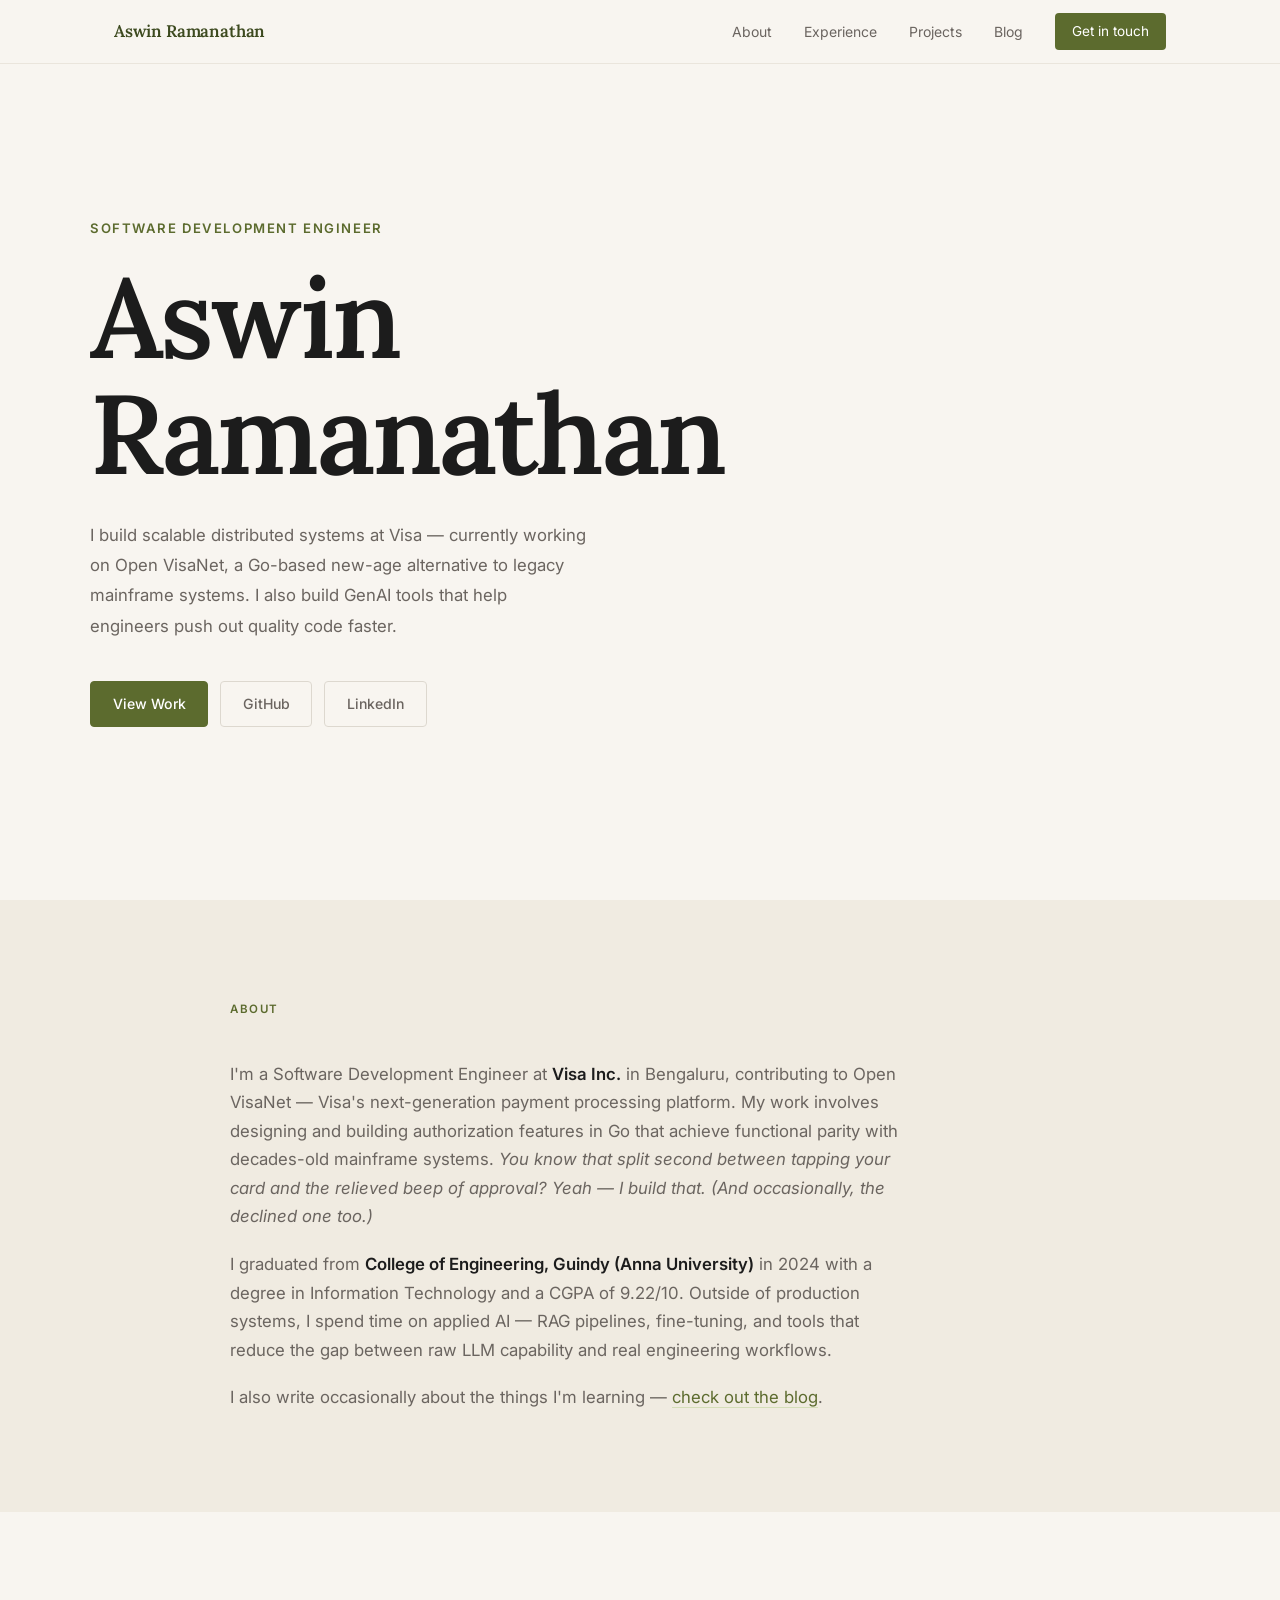
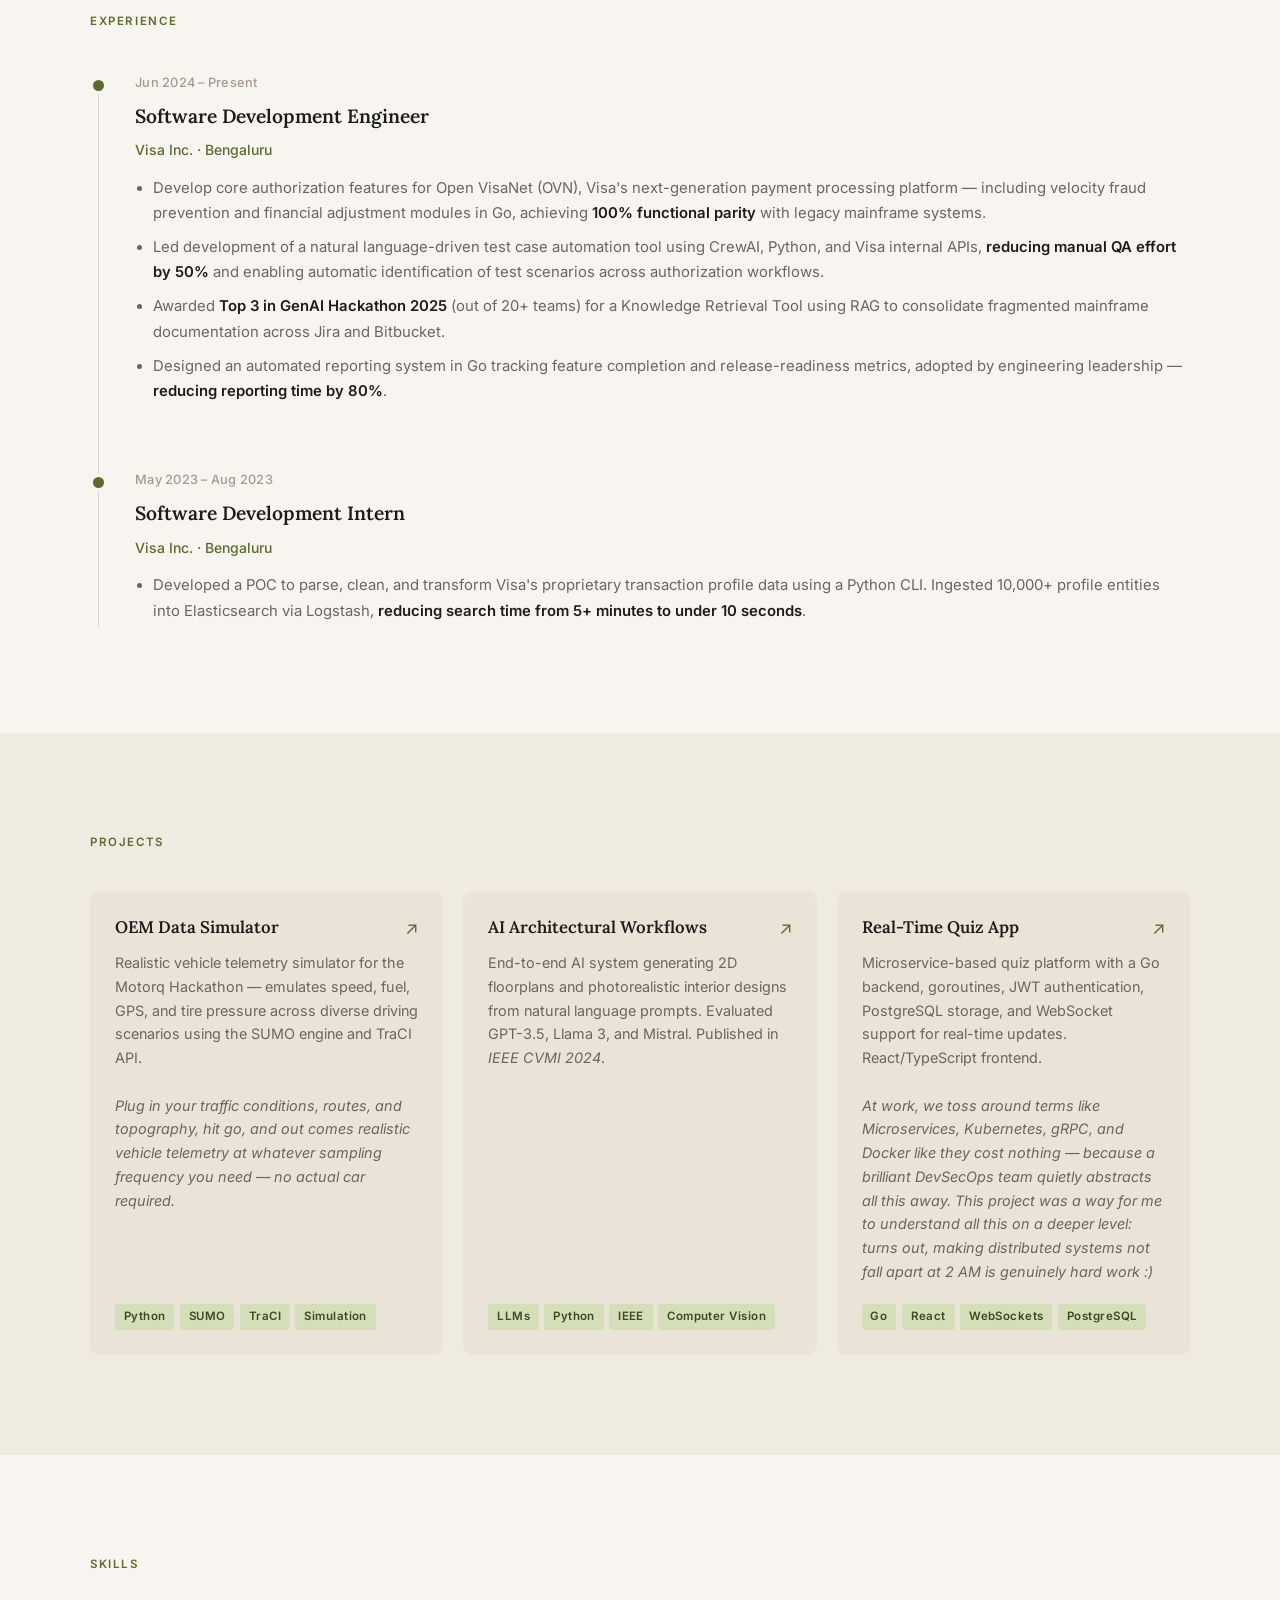
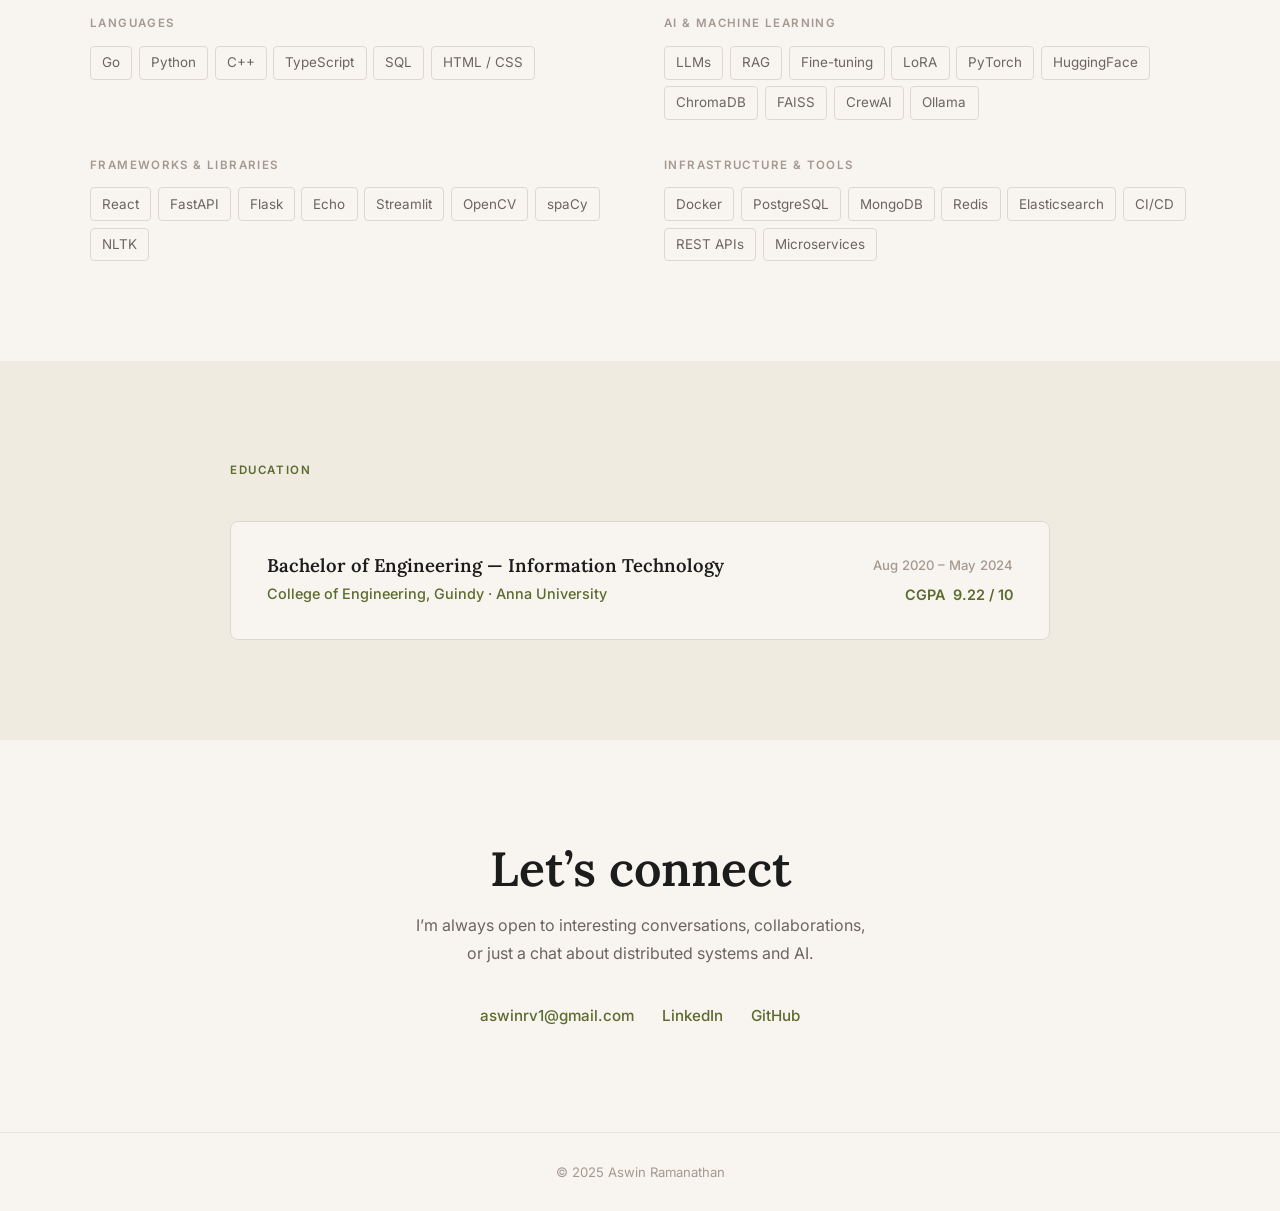
==== commit f63d083f: "GENAI=NO Content update and HTML Prettier Formatting" ====
--- a/index.html
+++ b/index.html
@@ -1,260 +1,392 @@
-<!DOCTYPE html>
+<!doctype html>
 <html lang="en">
-<head>
-  <meta charset="UTF-8" />
-  <meta name="viewport" content="width=device-width, initial-scale=1.0" />
-  <title>Aswin Ramanathan</title>
-  <meta name="description" content="Software Development Engineer at Visa. Building distributed payment systems and GenAI tooling." />
-
-  <link rel="preconnect" href="https://fonts.googleapis.com" />
-  <link rel="preconnect" href="https://fonts.gstatic.com" crossorigin />
-  <link href="https://fonts.googleapis.com/css2?family=Lora:ital,wght@0,400;0,500;0,600;0,700;1,400&family=Inter:wght@300;400;500;600&display=swap" rel="stylesheet" />
-
-  <link rel="stylesheet" href="css/style.css" />
-  <link rel="icon" type="image/png" href="bazinga.png" />
-</head>
-<body>
-
-  <!-- ── NAV ──────────────────────────────────────── -->
-  <nav class="nav">
-    <div class="nav-inner">
-      <a href="/" class="nav-logo">Aswin Ramanathan</a>
-      <div class="nav-links" id="nav-links">
-        <a href="#about">About</a>
-        <a href="#experience">Experience</a>
-        <a href="#projects">Projects</a>
-        <a href="blog.html">Blog</a>
-        <a href="#contact" class="nav-cta">Get in touch</a>
+  <head>
+    <meta charset="UTF-8" />
+    <meta name="viewport" content="width=device-width, initial-scale=1.0" />
+    <title>Aswin Ramanathan</title>
+    <meta
+      name="description"
+      content="Software Development Engineer at Visa. Building distributed payment systems and GenAI tooling."
+    />
+
+    <link rel="preconnect" href="https://fonts.googleapis.com" />
+    <link rel="preconnect" href="https://fonts.gstatic.com" crossorigin />
+    <link
+      href="https://fonts.googleapis.com/css2?family=Lora:ital,wght@0,400;0,500;0,600;0,700;1,400&family=Inter:wght@300;400;500;600&display=swap"
+      rel="stylesheet"
+    />
+
+    <link rel="stylesheet" href="css/style.css" />
+    <link rel="icon" type="image/png" href="bazinga.png" />
+  </head>
+  <body>
+    <!-- ── NAV ──────────────────────────────────────── -->
+    <nav class="nav">
+      <div class="nav-inner">
+        <a href="/" class="nav-logo">Aswin Ramanathan</a>
+        <div class="nav-links" id="nav-links">
+          <a href="#about">About</a>
+          <a href="#experience">Experience</a>
+          <a href="#projects">Projects</a>
+          <a href="blog.html">Blog</a>
+          <a href="#contact" class="nav-cta">Get in touch</a>
+        </div>
+        <button class="nav-toggle" id="nav-toggle" aria-label="Toggle menu">
+          <span></span><span></span><span></span>
+        </button>
       </div>
-      <button class="nav-toggle" id="nav-toggle" aria-label="Toggle menu">
-        <span></span><span></span><span></span>
-      </button>
-    </div>
-  </nav>
-
-  <main>
-
-    <!-- ── HERO ─────────────────────────────────────── -->
-    <section class="hero">
-      <div class="hero-content">
-        <p class="hero-label">Software Development Engineer</p>
-        <h1 class="hero-name">Aswin<br>Ramanathan</h1>
-        <p class="hero-bio">
-          I build scalable distributed systems at Visa — currently working on Open VisaNet,
-          Go-based authorization infrastructure, and GenAI tooling that makes engineers faster.
-        </p>
-        <div class="hero-links">
-          <a href="#experience" class="btn btn-primary">View Work</a>
-          <a href="https://github.com/AswinRam4433" target="_blank" rel="noopener" class="btn btn-ghost">GitHub</a>
-          <a href="https://www.linkedin.com/in/aswinramanathan" target="_blank" rel="noopener" class="btn btn-ghost">LinkedIn</a>
-        </div>
-      </div>
-    </section>
-
-    <!-- ── ABOUT ─────────────────────────────────────── -->
-    <section id="about" class="section section-alt">
-      <div class="section-inner section-inner--mid">
-        <span class="section-label reveal">About</span>
-        <div class="about-content">
-          <p class="reveal">
-            I'm a Software Development Engineer at <strong>Visa Inc.</strong> in Bengaluru, contributing to
-            Open VisaNet — Visa's next-generation payment processing platform. My work involves
-            designing and building authorization features in Go that achieve functional parity
-            with decades-old mainframe systems.
+    </nav>
+
+    <main>
+      <!-- ── HERO ─────────────────────────────────────── -->
+      <section class="hero">
+        <div class="hero-content">
+          <p class="hero-label">Software Development Engineer</p>
+          <h1 class="hero-name">Aswin<br />Ramanathan</h1>
+          <p class="hero-bio">
+            I build scalable distributed systems at Visa — currently working on
+            Open VisaNet, a Go-based new-age alternative to legacy mainframe
+            systems. I also build GenAI tools that help engineers push out
+            quality code faster.
           </p>
-          <p class="reveal">
-            I graduated from <strong>College of Engineering, Guindy (Anna University)</strong> in 2024
-            with a degree in Information Technology and a CGPA of 9.22/10. Outside of production
-            systems, I spend time on applied AI — RAG pipelines, fine-tuning, and tools that
-            reduce the gap between raw LLM capability and real engineering workflows.
-          </p>
-          <p class="reveal">
-            I also write occasionally about the things I'm learning —
-            <a href="blog.html" style="color: var(--accent); border-bottom: 1px solid var(--accent-pale);">check out the blog</a>.
-          </p>
-        </div>
-      </div>
-    </section>
-
-    <!-- ── EXPERIENCE ────────────────────────────────── -->
-    <section id="experience" class="section">
-      <div class="section-inner">
-        <span class="section-label reveal">Experience</span>
-        <div class="timeline">
-
-          <div class="timeline-item reveal">
-            <div class="timeline-marker">
-              <div class="timeline-dot"></div>
-            </div>
-            <div class="timeline-body">
-              <span class="timeline-date">Jun 2024 – Present</span>
-              <p class="timeline-role">Software Development Engineer</p>
-              <span class="timeline-company">Visa Inc. &middot; Bengaluru</span>
-              <ul>
-                <li>Develop core authorization features for Open VisaNet (OVN), Visa's next-generation payment processing platform — including velocity fraud prevention and financial adjustment modules in Go, achieving <strong>100% functional parity</strong> with legacy mainframe systems.</li>
-                <li>Led development of a natural language-driven test case automation tool using CrewAI, Python, and Visa internal APIs, <strong>reducing manual QA effort by 50%</strong> and enabling automatic identification of test scenarios across authorization workflows.</li>
-                <li>Awarded <strong>Top 3 in GenAI Hackathon 2025</strong> (out of 20+ teams) for a Knowledge Retrieval Tool using RAG to consolidate fragmented mainframe documentation across Jira and Bitbucket.</li>
-                <li>Designed an automated reporting system in Go tracking feature completion and release-readiness metrics, adopted by engineering leadership — <strong>reducing reporting time by 80%</strong>.</li>
-              </ul>
-            </div>
-          </div>
-
-          <div class="timeline-item reveal">
-            <div class="timeline-marker">
-              <div class="timeline-dot"></div>
-            </div>
-            <div class="timeline-body">
-              <span class="timeline-date">May 2023 – Aug 2023</span>
-              <p class="timeline-role">Software Development Intern</p>
-              <span class="timeline-company">Visa Inc. &middot; Bengaluru</span>
-              <ul>
-                <li>Developed a POC to parse, clean, and transform Visa's proprietary transaction profile data using a Python CLI. Ingested 10,000+ profile entities into Elasticsearch via Logstash, <strong>reducing search time from 5+ minutes to under 10 seconds</strong>.</li>
-              </ul>
-            </div>
-          </div>
-
-        </div>
-      </div>
-    </section>
-
-    <!-- ── PROJECTS ──────────────────────────────────── -->
-    <section id="projects" class="section section-alt">
-      <div class="section-inner">
-        <span class="section-label reveal">Projects</span>
-        <div class="projects-grid">
-
-          <div class="project-card reveal">
-            <div class="project-card-header">
-              <h3>OEM Data Simulator</h3>
-              <a href="https://github.com/Agilan20/Giant-Slayers-Backend" target="_blank" rel="noopener" class="project-link" aria-label="GitHub link">↗</a>
-            </div>
-            <p>Realistic vehicle telemetry simulator for the Motorq Hackathon — emulates speed, fuel, GPS, and tire pressure across diverse driving scenarios using the SUMO engine and TraCI API.</p>
-            <div class="project-tags">
-              <span>Python</span><span>SUMO</span><span>TraCI</span><span>Simulation</span>
-            </div>
-          </div>
-
-          <div class="project-card reveal">
-            <div class="project-card-header">
-              <h3>AI Architectural Workflows</h3>
-              <a href="https://ieeexplore.ieee.org/document/10782715" target="_blank" rel="noopener" class="project-link" aria-label="IEEE paper link">↗</a>
-            </div>
-            <p>End-to-end AI system generating 2D floorplans and photorealistic interior designs from natural language prompts. Evaluated GPT-3.5, Llama 3, and Mistral. Published in <em>IEEE CVMI 2024</em>.</p>
-            <div class="project-tags">
-              <span>LLMs</span><span>Python</span><span>IEEE</span><span>Computer Vision</span>
-            </div>
-          </div>
-
-          <div class="project-card reveal">
-            <div class="project-card-header">
-              <h3>Real-Time Quiz App</h3>
-              <a href="https://github.com/AswinRam4433/QuizMe" target="_blank" rel="noopener" class="project-link" aria-label="GitHub link">↗</a>
-            </div>
-            <p>Microservice-based quiz platform with a Go backend, goroutines, JWT authentication, PostgreSQL storage, and WebSocket support for real-time updates. React/TypeScript frontend.</p>
-            <div class="project-tags">
-              <span>Go</span><span>React</span><span>WebSockets</span><span>PostgreSQL</span>
-            </div>
-          </div>
-
-        </div>
-      </div>
-    </section>
-
-    <!-- ── SKILLS ────────────────────────────────────── -->
-    <section id="skills" class="section">
-      <div class="section-inner">
-        <span class="section-label reveal">Skills</span>
-        <div class="skills-grid reveal">
-
-          <div class="skill-group">
-            <h4>Languages</h4>
-            <div class="skill-tags">
-              <span>Go</span><span>Python</span><span>C++</span>
-              <span>TypeScript</span><span>SQL</span><span>HTML / CSS</span>
-            </div>
-          </div>
-
-          <div class="skill-group">
-            <h4>AI &amp; Machine Learning</h4>
-            <div class="skill-tags">
-              <span>LLMs</span><span>RAG</span><span>Fine-tuning</span><span>LoRA</span>
-              <span>PyTorch</span><span>HuggingFace</span><span>ChromaDB</span><span>FAISS</span>
-              <span>CrewAI</span><span>Ollama</span>
-            </div>
-          </div>
-
-          <div class="skill-group">
-            <h4>Frameworks &amp; Libraries</h4>
-            <div class="skill-tags">
-              <span>React</span><span>FastAPI</span><span>Flask</span><span>Echo</span>
-              <span>Streamlit</span><span>OpenCV</span><span>spaCy</span><span>NLTK</span>
-            </div>
-          </div>
-
-          <div class="skill-group">
-            <h4>Infrastructure &amp; Tools</h4>
-            <div class="skill-tags">
-              <span>Docker</span><span>PostgreSQL</span><span>MongoDB</span><span>Redis</span>
-              <span>Elasticsearch</span><span>CI/CD</span><span>REST APIs</span><span>Microservices</span>
-            </div>
-          </div>
-
-        </div>
-      </div>
-    </section>
-
-    <!-- ── EDUCATION ─────────────────────────────────── -->
-    <section id="education" class="section section-alt">
-      <div class="section-inner section-inner--mid">
-        <span class="section-label reveal">Education</span>
-        <div class="education-card reveal">
-          <div>
-            <h3>Bachelor of Engineering &mdash; Information Technology</h3>
-            <p class="education-school">College of Engineering, Guindy &middot; Anna University</p>
-          </div>
-          <div class="education-meta">
-            <span class="education-date">Aug 2020 &ndash; May 2024</span>
-            <span class="education-gpa">CGPA &nbsp;9.22 / 10</span>
-          </div>
-        </div>
-      </div>
-    </section>
-
-    <!-- ── CONTACT ───────────────────────────────────── -->
-    <section id="contact" class="section">
-      <div class="section-inner">
-        <div class="contact-inner">
-          <h2 class="contact-heading reveal">Let&rsquo;s connect</h2>
-          <p class="contact-sub reveal">
-            I&rsquo;m always open to interesting conversations, collaborations, or just a
-            chat about distributed systems and AI.
-          </p>
-          <div class="contact-links reveal">
-            <a href="mailto:aswinrv1@gmail.com">aswinrv1@gmail.com</a>
-            <a href="https://www.linkedin.com/in/aswinramanathan" target="_blank" rel="noopener">LinkedIn</a>
-            <a href="https://github.com/AswinRam4433" target="_blank" rel="noopener">GitHub</a>
-          </div>
-        </div>
-      </div>
-    </section>
-
-  </main>
-
-  <footer class="footer">
-    <p>&copy; 2025 Aswin Ramanathan</p>
-  </footer>
-
-  <!--
+          <div class="hero-links">
+            <a href="#experience" class="btn btn-primary">View Work</a>
+            <a
+              href="https://github.com/AswinRam4433"
+              target="_blank"
+              rel="noopener"
+              class="btn btn-ghost"
+              >GitHub</a
+            >
+            <a
+              href="https://www.linkedin.com/in/aswinramanathan"
+              target="_blank"
+              rel="noopener"
+              class="btn btn-ghost"
+              >LinkedIn</a
+            >
+          </div>
+        </div>
+      </section>
+
+      <!-- ── ABOUT ─────────────────────────────────────── -->
+      <section id="about" class="section section-alt">
+        <div class="section-inner section-inner--mid">
+          <span class="section-label reveal">About</span>
+          <div class="about-content">
+            <p class="reveal">
+              I'm a Software Development Engineer at
+              <strong>Visa Inc.</strong> in Bengaluru, contributing to Open
+              VisaNet — Visa's next-generation payment processing platform. My
+              work involves designing and building authorization features in Go
+              that achieve functional parity with decades-old mainframe systems.
+              <i
+                >You know that split second between tapping your card and the
+                relieved beep of approval? Yeah — I build that. (And
+                occasionally, the declined one too.)</i
+              >
+            </p>
+            <p class="reveal">
+              I graduated from
+              <strong>College of Engineering, Guindy (Anna University)</strong>
+              in 2024 with a degree in Information Technology and a CGPA of
+              9.22/10. Outside of production systems, I spend time on applied AI
+              — RAG pipelines, fine-tuning, and tools that reduce the gap
+              between raw LLM capability and real engineering workflows.
+            </p>
+            <p class="reveal">
+              I also write occasionally about the things I'm learning —
+              <a
+                href="blog.html"
+                style="
+                  color: var(--accent);
+                  border-bottom: 1px solid var(--accent-pale);
+                "
+                >check out the blog</a
+              >.
+            </p>
+          </div>
+        </div>
+      </section>
+
+      <!-- ── EXPERIENCE ────────────────────────────────── -->
+      <section id="experience" class="section">
+        <div class="section-inner">
+          <span class="section-label reveal">Experience</span>
+          <div class="timeline">
+            <div class="timeline-item reveal">
+              <div class="timeline-marker">
+                <div class="timeline-dot"></div>
+              </div>
+              <div class="timeline-body">
+                <span class="timeline-date">Jun 2024 – Present</span>
+                <p class="timeline-role">Software Development Engineer</p>
+                <span class="timeline-company"
+                  >Visa Inc. &middot; Bengaluru</span
+                >
+                <ul>
+                  <li>
+                    Develop core authorization features for Open VisaNet (OVN),
+                    Visa's next-generation payment processing platform —
+                    including velocity fraud prevention and financial adjustment
+                    modules in Go, achieving
+                    <strong>100% functional parity</strong> with legacy
+                    mainframe systems.
+                  </li>
+                  <li>
+                    Led development of a natural language-driven test case
+                    automation tool using CrewAI, Python, and Visa internal
+                    APIs, <strong>reducing manual QA effort by 50%</strong> and
+                    enabling automatic identification of test scenarios across
+                    authorization workflows.
+                  </li>
+                  <li>
+                    Awarded <strong>Top 3 in GenAI Hackathon 2025</strong> (out
+                    of 20+ teams) for a Knowledge Retrieval Tool using RAG to
+                    consolidate fragmented mainframe documentation across Jira
+                    and Bitbucket.
+                  </li>
+                  <li>
+                    Designed an automated reporting system in Go tracking
+                    feature completion and release-readiness metrics, adopted by
+                    engineering leadership —
+                    <strong>reducing reporting time by 80%</strong>.
+                  </li>
+                </ul>
+              </div>
+            </div>
+
+            <div class="timeline-item reveal">
+              <div class="timeline-marker">
+                <div class="timeline-dot"></div>
+              </div>
+              <div class="timeline-body">
+                <span class="timeline-date">May 2023 – Aug 2023</span>
+                <p class="timeline-role">Software Development Intern</p>
+                <span class="timeline-company"
+                  >Visa Inc. &middot; Bengaluru</span
+                >
+                <ul>
+                  <li>
+                    Developed a POC to parse, clean, and transform Visa's
+                    proprietary transaction profile data using a Python CLI.
+                    Ingested 10,000+ profile entities into Elasticsearch via
+                    Logstash,
+                    <strong
+                      >reducing search time from 5+ minutes to under 10
+                      seconds</strong
+                    >.
+                  </li>
+                </ul>
+              </div>
+            </div>
+          </div>
+        </div>
+      </section>
+
+      <!-- ── PROJECTS ──────────────────────────────────── -->
+      <section id="projects" class="section section-alt">
+        <div class="section-inner">
+          <span class="section-label reveal">Projects</span>
+          <div class="projects-grid">
+            <div class="project-card reveal">
+              <div class="project-card-header">
+                <h3>OEM Data Simulator</h3>
+                <a
+                  href="https://github.com/Agilan20/Giant-Slayers-Backend"
+                  target="_blank"
+                  rel="noopener"
+                  class="project-link"
+                  aria-label="GitHub link"
+                  >↗</a
+                >
+              </div>
+              <p>
+                Realistic vehicle telemetry simulator for the Motorq Hackathon —
+                emulates speed, fuel, GPS, and tire pressure across diverse
+                driving scenarios using the SUMO engine and TraCI API.
+                <br><br>
+                <i>
+                  Plug in your traffic conditions, routes, and topography, hit
+                  go, and out comes realistic vehicle telemetry at whatever
+                  sampling frequency you need — no actual car required.
+                </i>
+              </p>
+
+              <div class="project-tags">
+                <span>Python</span><span>SUMO</span><span>TraCI</span
+                ><span>Simulation</span>
+              </div>
+            </div>
+
+            <div class="project-card reveal">
+              <div class="project-card-header">
+                <h3>AI Architectural Workflows</h3>
+                <a
+                  href="https://ieeexplore.ieee.org/document/10782715"
+                  target="_blank"
+                  rel="noopener"
+                  class="project-link"
+                  aria-label="IEEE paper link"
+                  >↗</a
+                >
+              </div>
+              <p>
+                End-to-end AI system generating 2D floorplans and photorealistic
+                interior designs from natural language prompts. Evaluated
+                GPT-3.5, Llama 3, and Mistral. Published in
+                <em>IEEE CVMI 2024</em>.
+              </p>
+              <div class="project-tags">
+                <span>LLMs</span><span>Python</span><span>IEEE</span
+                ><span>Computer Vision</span>
+              </div>
+            </div>
+
+            <div class="project-card reveal">
+              <div class="project-card-header">
+                <h3>Real-Time Quiz App</h3>
+                <a
+                  href="https://github.com/AswinRam4433/QuizMe"
+                  target="_blank"
+                  rel="noopener"
+                  class="project-link"
+                  aria-label="GitHub link"
+                  >↗</a
+                >
+              </div>
+              <p>
+                Microservice-based quiz platform with a Go backend, goroutines,
+                JWT authentication, PostgreSQL storage, and WebSocket support
+                for real-time updates. React/TypeScript frontend.
+                <br /><br />
+                <i>
+                  At work, we toss around terms like Microservices, Kubernetes,
+                  gRPC, and Docker like they cost nothing — because a brilliant
+                  DevSecOps team quietly abstracts all this away. This project
+                  was a way for me to understand all this on a deeper level:
+                  turns out, making distributed systems not fall apart at 2 AM
+                  is genuinely hard work :)
+                </i>
+              </p>
+              <div class="project-tags">
+                <span>Go</span><span>React</span><span>WebSockets</span
+                ><span>PostgreSQL</span>
+              </div>
+            </div>
+          </div>
+        </div>
+      </section>
+
+      <!-- ── SKILLS ────────────────────────────────────── -->
+      <section id="skills" class="section">
+        <div class="section-inner">
+          <span class="section-label reveal">Skills</span>
+          <div class="skills-grid reveal">
+            <div class="skill-group">
+              <h4>Languages</h4>
+              <div class="skill-tags">
+                <span>Go</span><span>Python</span><span>C++</span>
+                <span>TypeScript</span><span>SQL</span><span>HTML / CSS</span>
+              </div>
+            </div>
+
+            <div class="skill-group">
+              <h4>AI &amp; Machine Learning</h4>
+              <div class="skill-tags">
+                <span>LLMs</span><span>RAG</span><span>Fine-tuning</span
+                ><span>LoRA</span> <span>PyTorch</span><span>HuggingFace</span
+                ><span>ChromaDB</span><span>FAISS</span> <span>CrewAI</span
+                ><span>Ollama</span>
+              </div>
+            </div>
+
+            <div class="skill-group">
+              <h4>Frameworks &amp; Libraries</h4>
+              <div class="skill-tags">
+                <span>React</span><span>FastAPI</span><span>Flask</span
+                ><span>Echo</span> <span>Streamlit</span><span>OpenCV</span
+                ><span>spaCy</span><span>NLTK</span>
+              </div>
+            </div>
+
+            <div class="skill-group">
+              <h4>Infrastructure &amp; Tools</h4>
+              <div class="skill-tags">
+                <span>Docker</span><span>PostgreSQL</span><span>MongoDB</span
+                ><span>Redis</span> <span>Elasticsearch</span><span>CI/CD</span
+                ><span>REST APIs</span><span>Microservices</span>
+              </div>
+            </div>
+          </div>
+        </div>
+      </section>
+
+      <!-- ── EDUCATION ─────────────────────────────────── -->
+      <section id="education" class="section section-alt">
+        <div class="section-inner section-inner--mid">
+          <span class="section-label reveal">Education</span>
+          <div class="education-card reveal">
+            <div>
+              <h3>Bachelor of Engineering &mdash; Information Technology</h3>
+              <p class="education-school">
+                College of Engineering, Guindy &middot; Anna University
+              </p>
+            </div>
+            <div class="education-meta">
+              <span class="education-date">Aug 2020 &ndash; May 2024</span>
+              <span class="education-gpa">CGPA &nbsp;9.22 / 10</span>
+            </div>
+          </div>
+        </div>
+      </section>
+
+      <!-- ── CONTACT ───────────────────────────────────── -->
+      <section id="contact" class="section">
+        <div class="section-inner">
+          <div class="contact-inner">
+            <h2 class="contact-heading reveal">Let&rsquo;s connect</h2>
+            <p class="contact-sub reveal">
+              I&rsquo;m always open to interesting conversations,
+              collaborations, or just a chat about distributed systems and AI.
+            </p>
+            <div class="contact-links reveal">
+              <a href="mailto:aswinrv1@gmail.com">aswinrv1@gmail.com</a>
+              <a
+                href="https://www.linkedin.com/in/aswinramanathan"
+                target="_blank"
+                rel="noopener"
+                >LinkedIn</a
+              >
+              <a
+                href="https://github.com/AswinRam4433"
+                target="_blank"
+                rel="noopener"
+                >GitHub</a
+              >
+            </div>
+          </div>
+        </div>
+      </section>
+    </main>
+
+    <footer class="footer">
+      <p>&copy; 2025 Aswin Ramanathan</p>
+    </footer>
+
+    <!--
     GoatCounter analytics — privacy-first, no cookies.
     Setup (one-time):
       1. Create a free account at https://www.goatcounter.com
       2. Replace YOUR-SITE below with your GoatCounter site code
       3. View your stats at https://YOUR-SITE.goatcounter.com
   -->
-  <script data-goatcounter="https://aswinramanathan.goatcounter.com/count"
-        async src="//gc.zgo.at/count.js">
-  </script>
-
-  <script src="js/main.js"></script>
-</body>
+    <script
+      data-goatcounter="https://aswinramanathan.goatcounter.com/count"
+      async
+      src="//gc.zgo.at/count.js"
+    ></script>
+
+    <script src="js/main.js"></script>
+  </body>
 </html>
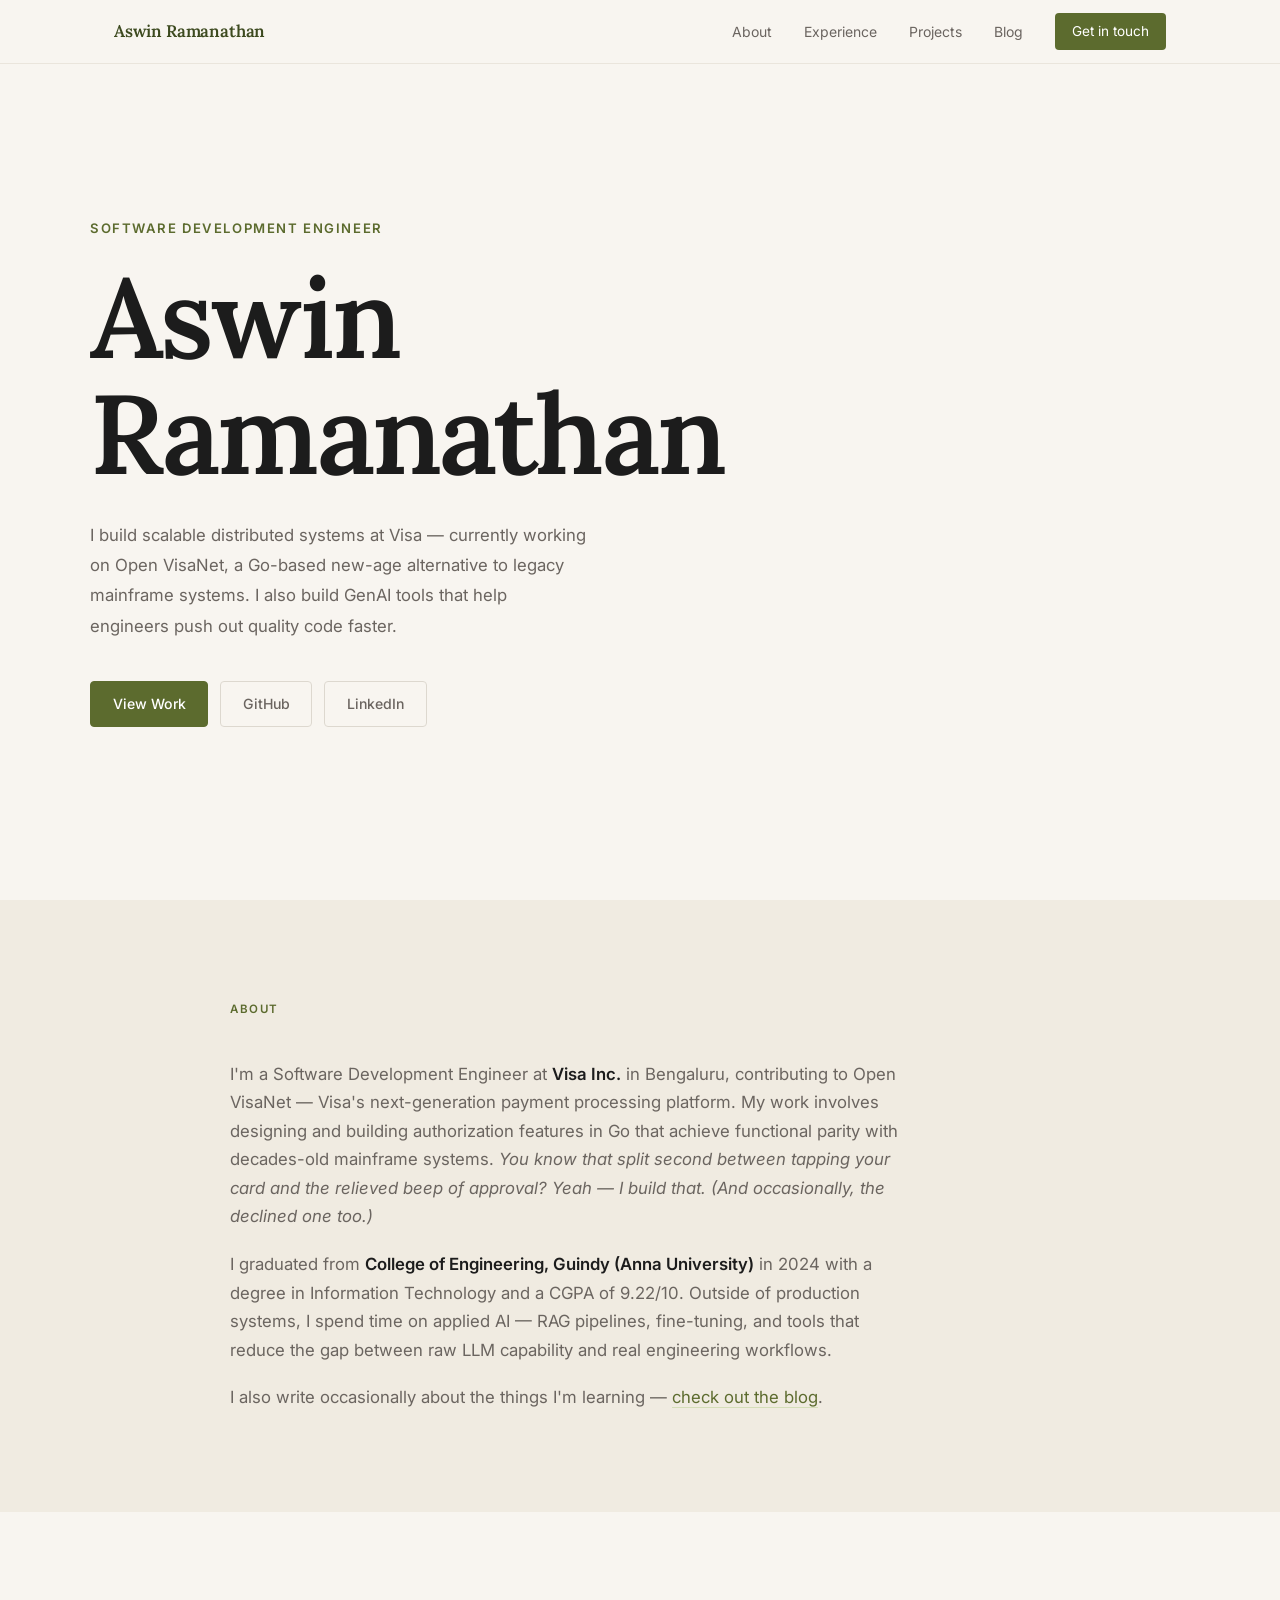
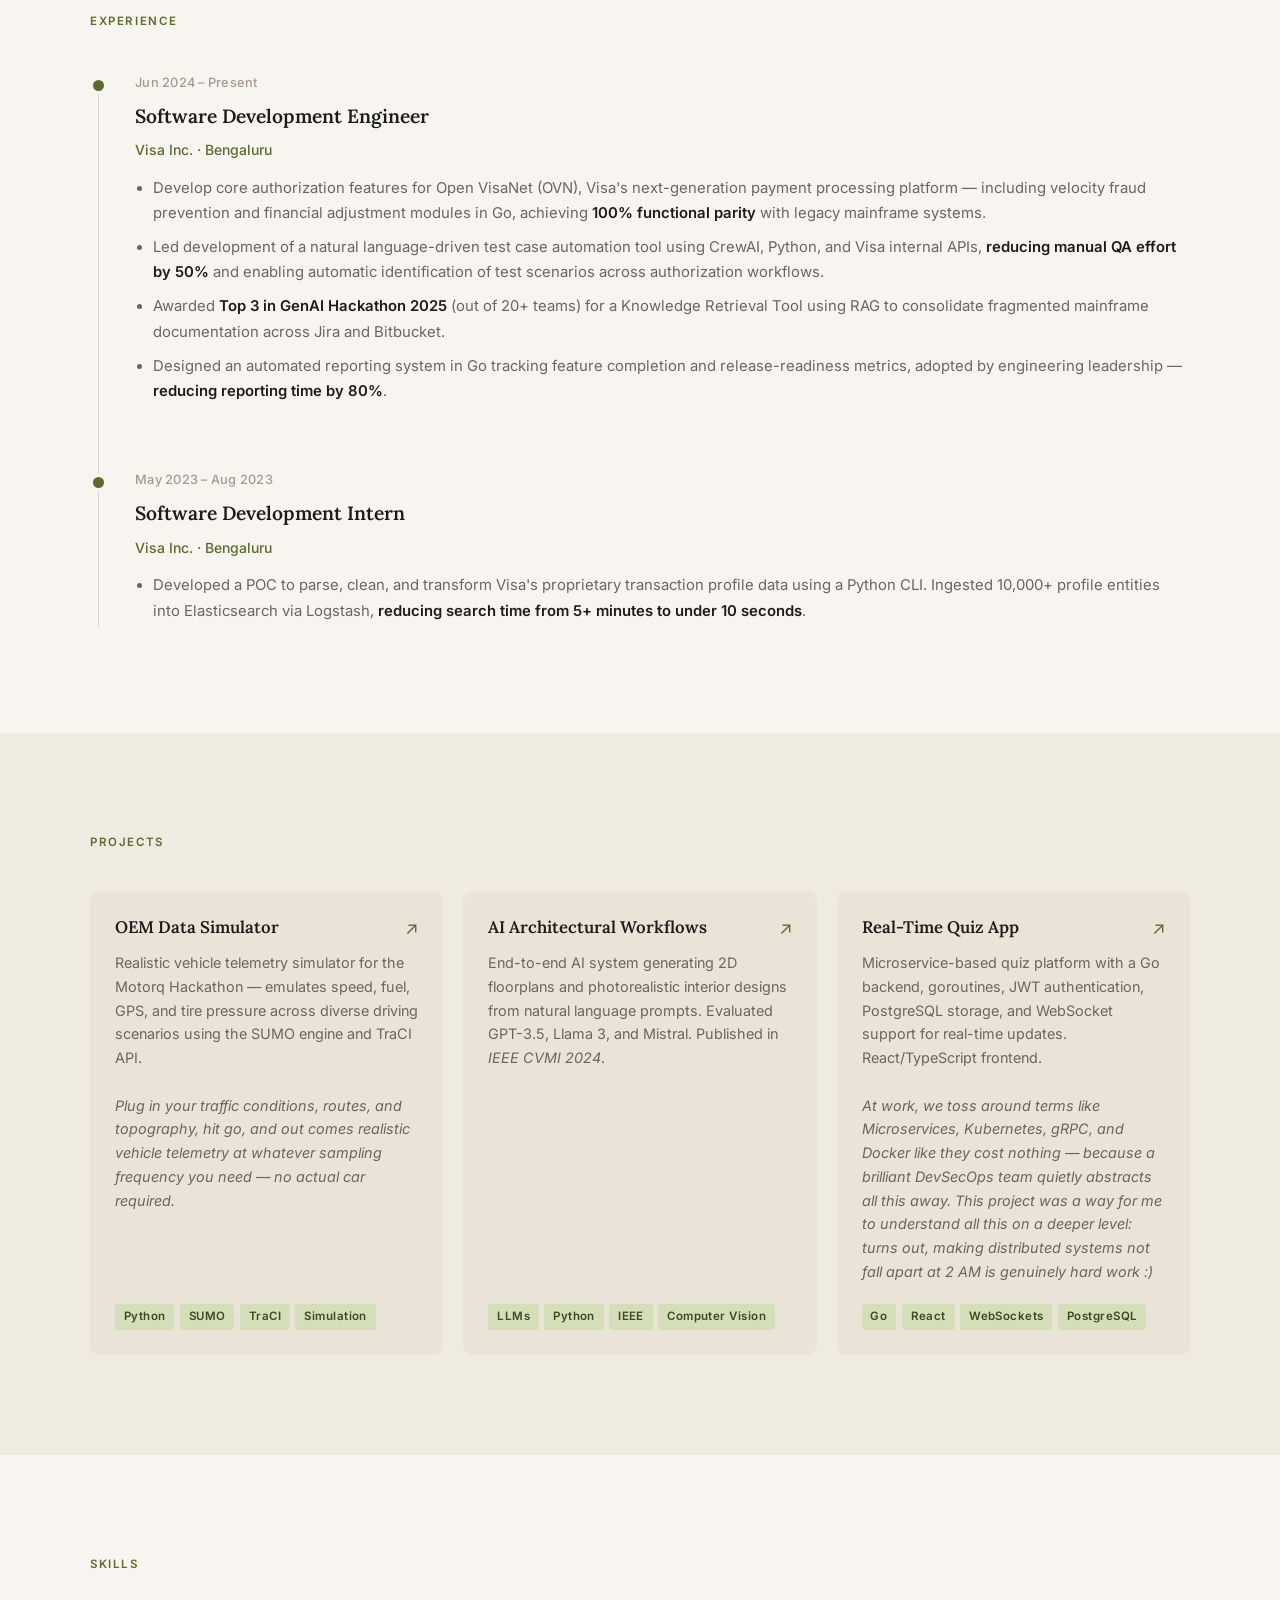
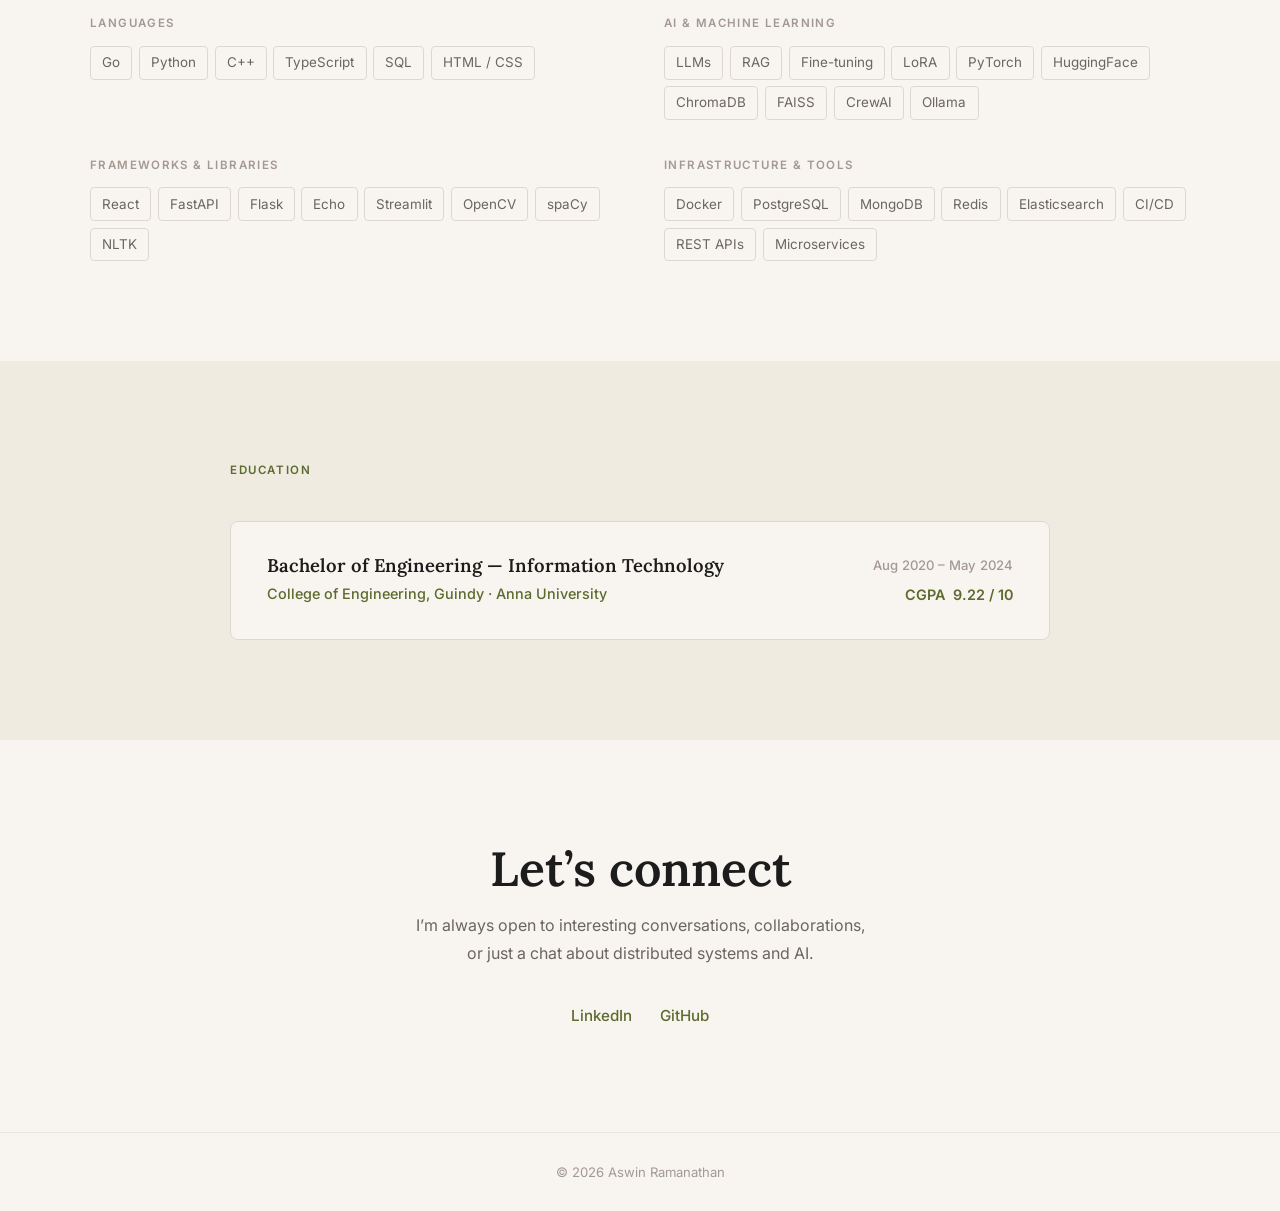
==== commit 938f71d4: "Contact Info" ====
--- a/index.html
+++ b/index.html
@@ -351,7 +351,6 @@
               collaborations, or just a chat about distributed systems and AI.
             </p>
             <div class="contact-links reveal">
-              <a href="mailto:aswinrv1@gmail.com">aswinrv1@gmail.com</a>
               <a
                 href="https://www.linkedin.com/in/aswinramanathan"
                 target="_blank"
@@ -371,7 +370,7 @@
     </main>
 
     <footer class="footer">
-      <p>&copy; 2025 Aswin Ramanathan</p>
+      <p>&copy; 2026 Aswin Ramanathan</p>
     </footer>
 
     <!--
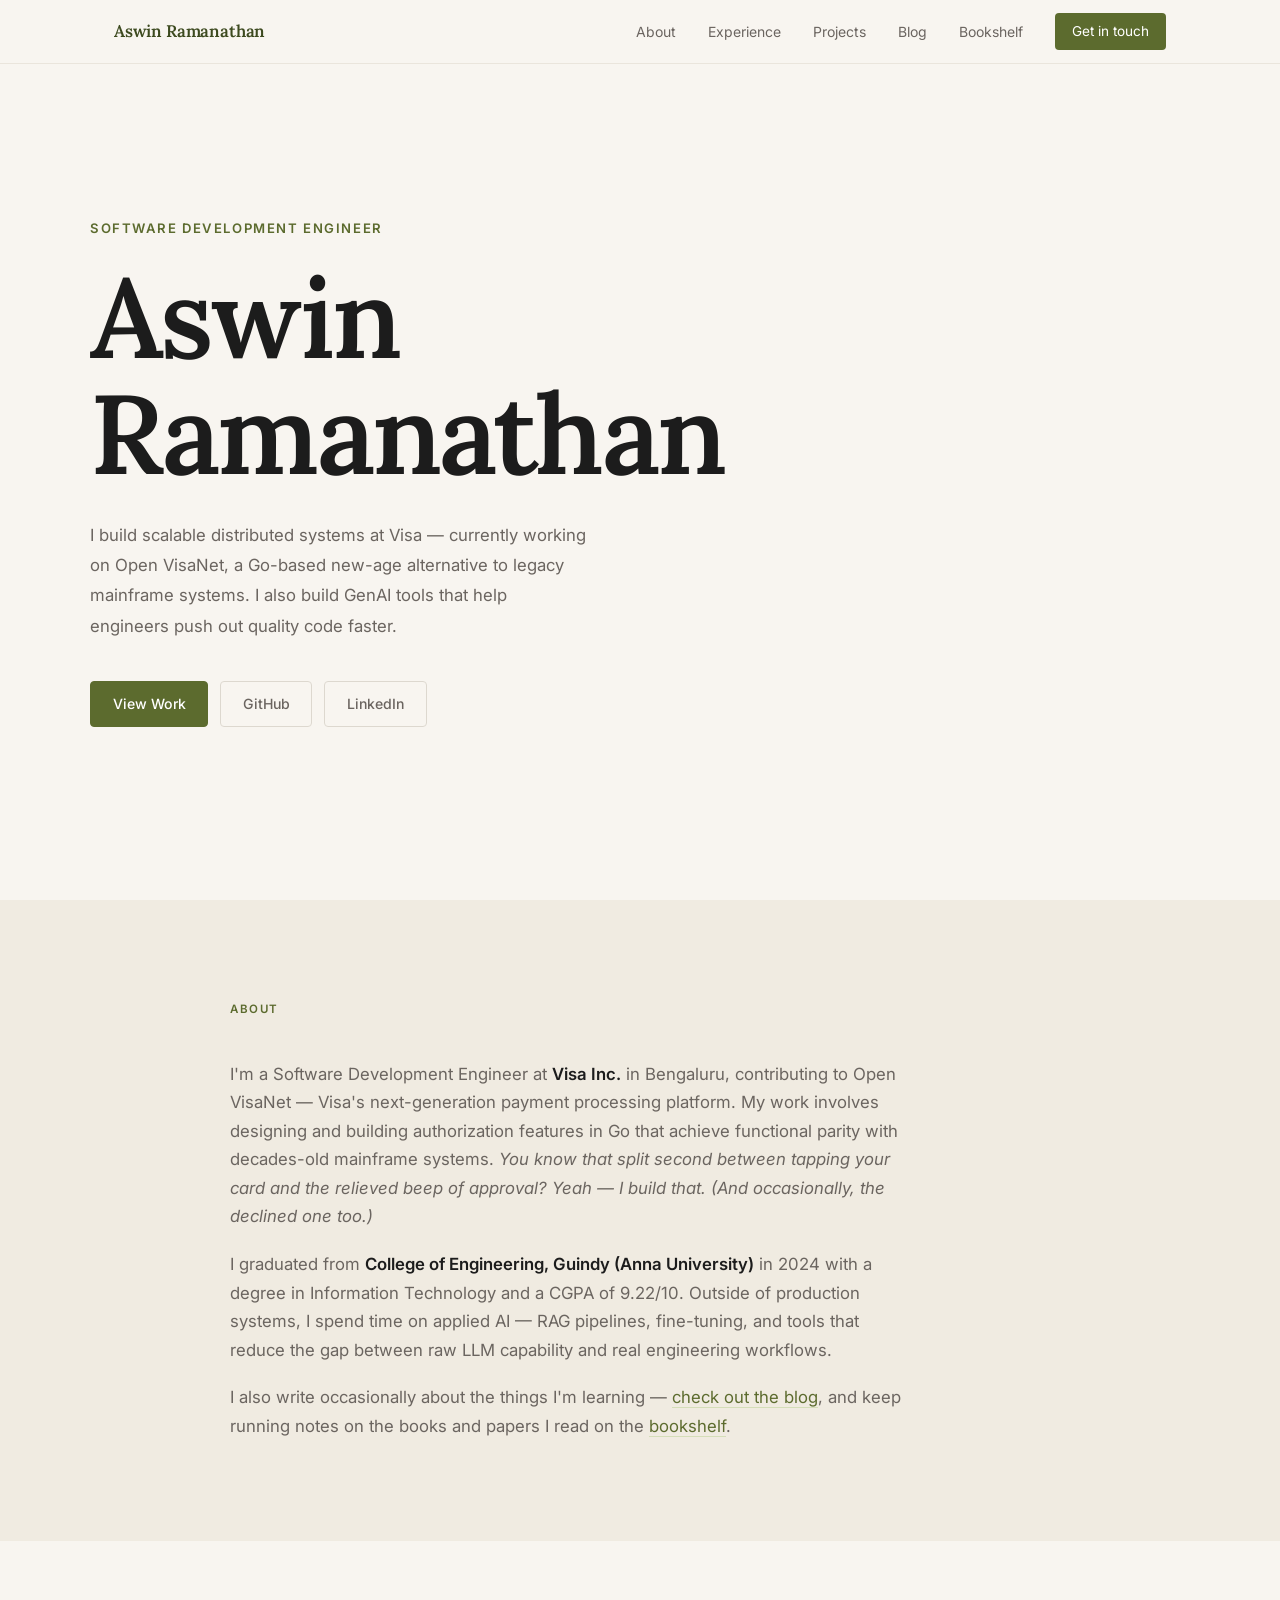
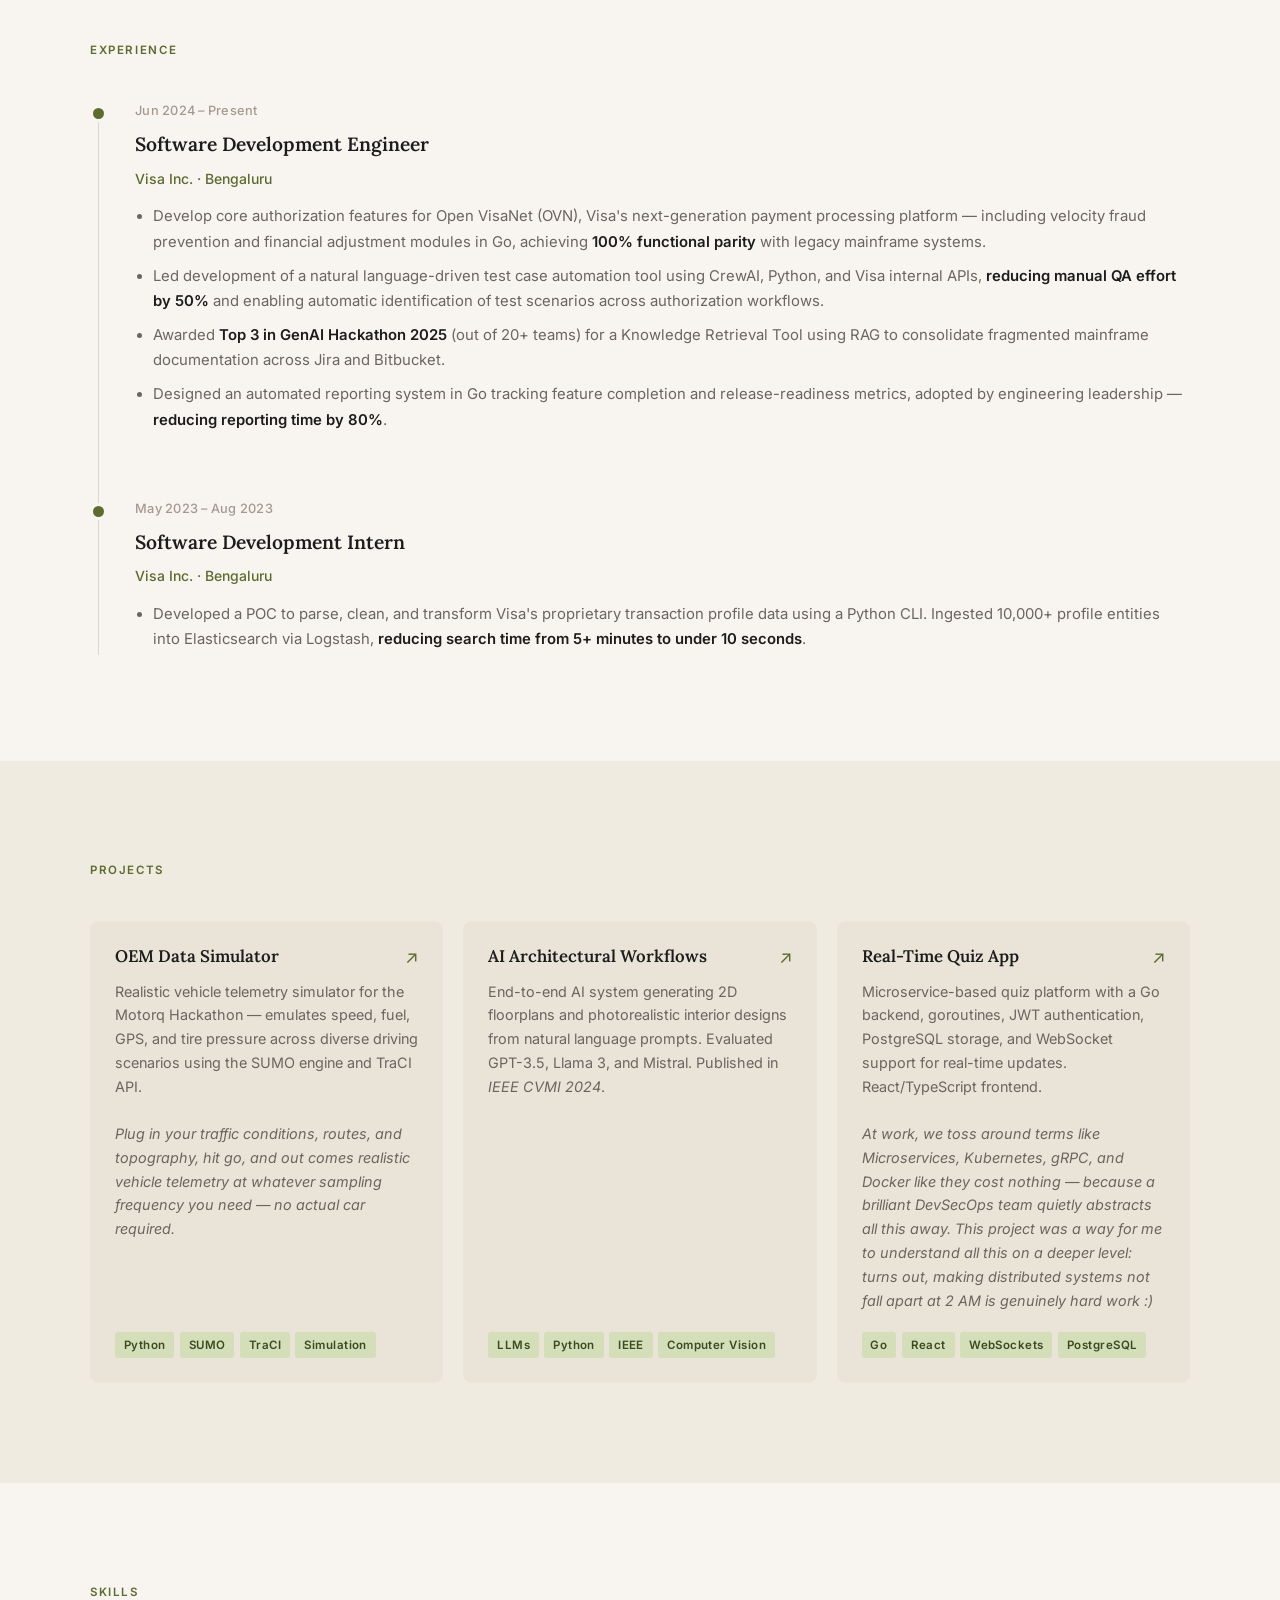
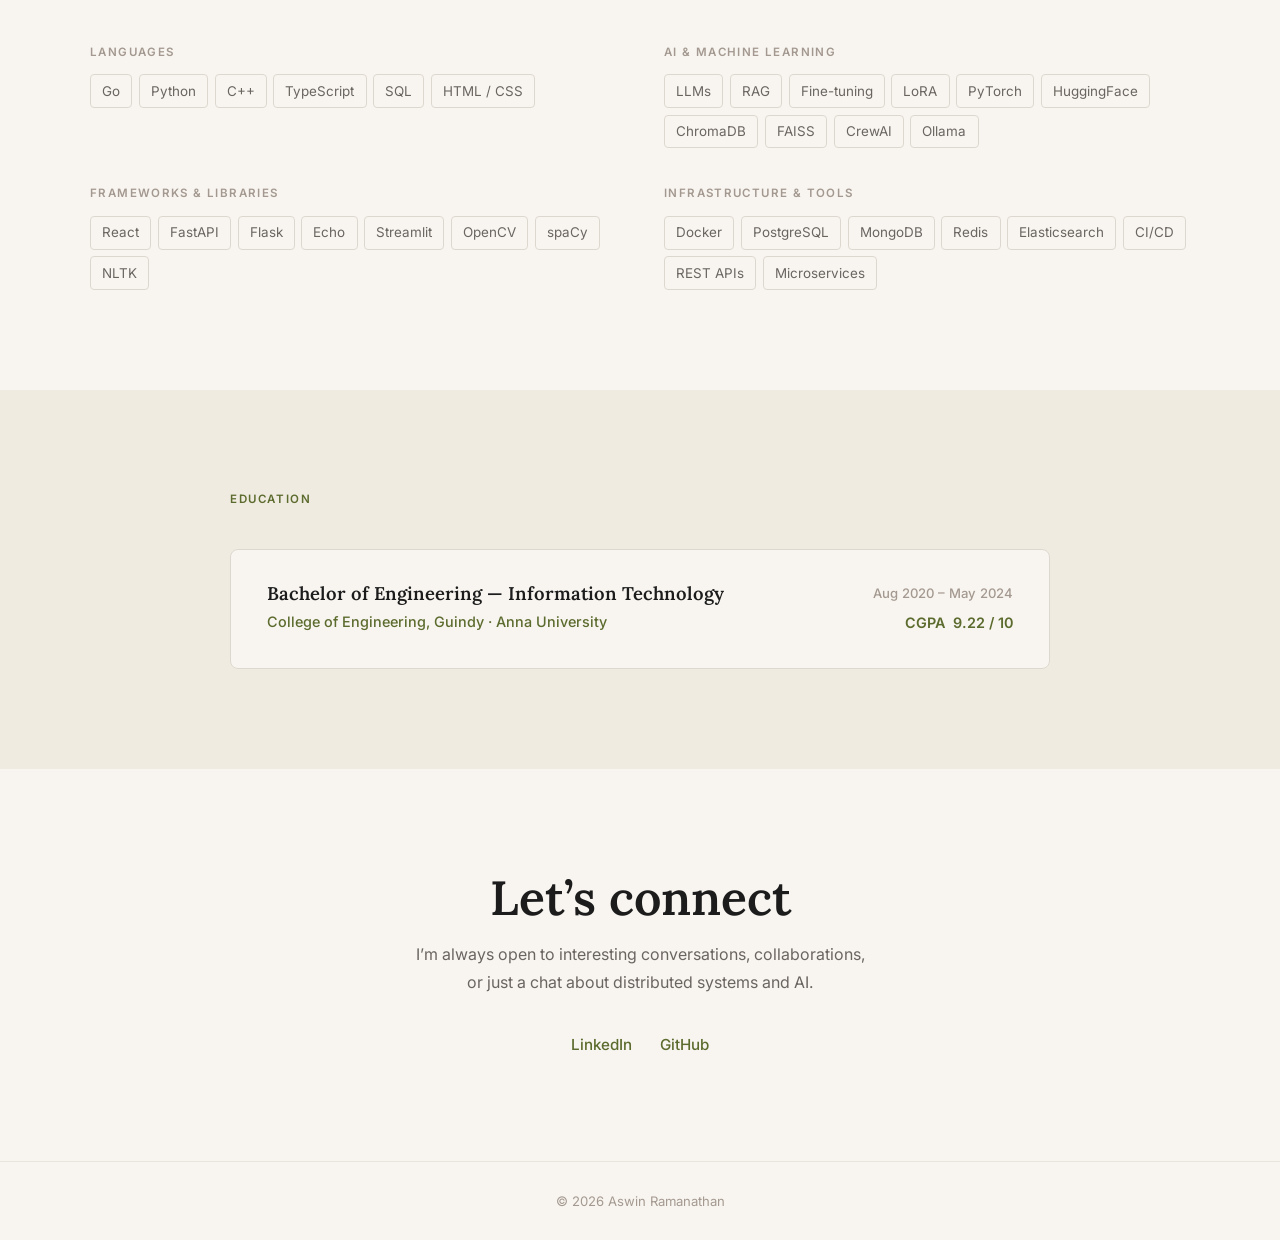
==== commit 0f44cdbe: "Bookshelf Added" ====
--- a/index.html
+++ b/index.html
@@ -29,6 +29,7 @@
           <a href="#experience">Experience</a>
           <a href="#projects">Projects</a>
           <a href="blog.html">Blog</a>
+          <a href="bookshelf.html">Bookshelf</a>
           <a href="#contact" class="nav-cta">Get in touch</a>
         </div>
         <button class="nav-toggle" id="nav-toggle" aria-label="Toggle menu">
@@ -103,6 +104,14 @@
                   border-bottom: 1px solid var(--accent-pale);
                 "
                 >check out the blog</a
+              >, and keep running notes on the books and papers I read on the
+              <a
+                href="bookshelf.html"
+                style="
+                  color: var(--accent);
+                  border-bottom: 1px solid var(--accent-pale);
+                "
+                >bookshelf</a
               >.
             </p>
           </div>
@@ -386,6 +395,16 @@
       src="//gc.zgo.at/count.js"
     ></script>
 
+    <!-- Vercel Web Analytics -->
+    <script>
+      window.va =
+        window.va ||
+        function () {
+          (window.vaq = window.vaq || []).push(arguments);
+        };
+    </script>
+    <script defer src="/_vercel/insights/script.js"></script>
+
     <script src="js/main.js"></script>
   </body>
 </html>
--- a/css/style.css
+++ b/css/style.css
@@ -565,25 +565,33 @@
 }
 
 /* ============================================================
-   BLOG — shared nav reuse, blog-specific layout
-============================================================ */
-.blog-main {
+   PAGE CHROME — shared by blog.html and bookshelf.html
+   Both are full-width listing pages: fixed nav, hero, then a
+   filterable list. Hero rules are shared; the list below isn't.
+============================================================ */
+.blog-main,
+.shelf-main {
   padding-top: var(--nav-h);
   min-height: 100vh;
 }
 
-.blog-hero {
+.blog-hero,
+.shelf-hero {
   padding: 70px 24px 55px;
   border-bottom: 1px solid var(--border-light);
 }
-.blog-hero-inner { max-width: var(--container); margin: 0 auto; }
-.blog-hero h1 {
+.blog-hero-inner,
+.shelf-hero-inner { max-width: var(--container); margin: 0 auto; }
+.blog-hero h1,
+.shelf-hero h1 {
   font-family: var(--font-serif);
   font-size: clamp(2.75rem, 6vw, 4.5rem);
   color: var(--text);
   margin-bottom: 0.6rem;
 }
-.blog-hero p { color: var(--text-muted); font-size: 1rem; }
+.blog-hero p,
+.shelf-hero p { color: var(--text-muted); font-size: 1rem; }
+.shelf-hero p { max-width: 560px; }
 
 .blog-list {
   max-width: var(--container);
@@ -648,10 +656,171 @@
 }
 
 /* ============================================================
+   BOOKSHELF — a two-up grid of notes on books & papers
+============================================================ */
+.shelf-filterbar {
+  max-width: var(--container);
+  margin: 0 auto;
+  padding: 1.5rem 24px 0;
+  display: flex;
+  align-items: center;
+  gap: 0.5rem;
+  flex-wrap: wrap;
+}
+.shelf-filterbar[hidden] { display: none; }
+
+.shelf-filters { display: flex; gap: 0.45rem; flex-wrap: wrap; }
+
+.shelf-filter {
+  font-family: var(--font-sans);
+  font-size: 0.78rem;
+  font-weight: 600;
+  letter-spacing: 0.03em;
+  color: var(--text-muted);
+  background-color: transparent;
+  border: 1px solid var(--border);
+  border-radius: 999px;
+  padding: 0.32rem 0.85rem;
+  cursor: pointer;
+  transition: border-color 0.2s, color 0.2s, background-color 0.2s;
+}
+.shelf-filter:hover { border-color: var(--accent); color: var(--accent); }
+.shelf-filter.is-active {
+  background-color: var(--accent);
+  border-color: var(--accent);
+  color: #fff;
+}
+
+.shelf-count {
+  margin-left: auto;
+  font-size: 0.78rem;
+  color: var(--text-light);
+}
+
+.shelf-grid {
+  max-width: var(--container);
+  margin: 0 auto;
+  padding: 1.5rem 24px 80px;
+  display: grid;
+  grid-template-columns: repeat(2, 1fr);
+  gap: 1.25rem;
+}
+
+.shelf-card {
+  position: relative;
+  overflow: hidden;
+  background-color: var(--bg-card);
+  border: 1px solid var(--border-light);
+  border-radius: 8px;
+  padding: 1.5rem 1.5rem 1.4rem 1.75rem;
+  display: flex;
+  flex-direction: column;
+  transition: transform 0.22s, box-shadow 0.22s;
+}
+.shelf-card:hover {
+  transform: translateY(-4px);
+  box-shadow: 0 10px 28px rgba(40, 35, 20, 0.1);
+}
+
+/* The "spine" — a coloured strip down the left edge of each card,
+   tinted by medium so books and papers read as different bindings. */
+.shelf-card::before {
+  content: '';
+  position: absolute;
+  left: 0; top: 0; bottom: 0;
+  width: 4px;
+  background-color: var(--accent);
+}
+.shelf-card[data-medium='paper']::before   { background-color: var(--accent-dark); }
+.shelf-card[data-medium='article']::before { background-color: var(--text-light); }
+
+.shelf-card-head {
+  display: flex;
+  align-items: center;
+  justify-content: space-between;
+  gap: 0.75rem;
+  margin-bottom: 0.7rem;
+}
+
+.shelf-medium {
+  font-size: 0.68rem;
+  font-weight: 600;
+  letter-spacing: 0.12em;
+  text-transform: uppercase;
+  color: var(--accent);
+}
+
+.shelf-rating { display: flex; gap: 3px; flex-shrink: 0; }
+.shelf-rating span {
+  width: 7px; height: 7px;
+  border-radius: 50%;
+  background-color: var(--border);
+}
+.shelf-rating span.on { background-color: var(--accent); }
+
+.shelf-title {
+  font-family: var(--font-serif);
+  font-size: 1.15rem;
+  font-weight: 600;
+  line-height: 1.3;
+  margin-bottom: 0.3rem;
+}
+.shelf-title a { color: var(--text); transition: color 0.2s; }
+.shelf-title a:hover { color: var(--accent); }
+
+.shelf-author {
+  font-size: 0.85rem;
+  color: var(--accent);
+  font-weight: 500;
+  margin-bottom: 0.9rem;
+}
+
+.shelf-summary {
+  font-size: 0.9rem;
+  color: var(--text-muted);
+  line-height: 1.65;
+  margin-bottom: 1.25rem;
+  flex: 1;
+}
+
+.shelf-foot {
+  display: flex;
+  align-items: center;
+  gap: 0.6rem;
+  flex-wrap: wrap;
+}
+
+/* Only rendered for entries that aren't finished — "reading" / "queued". */
+.shelf-status {
+  font-size: 0.68rem;
+  font-weight: 600;
+  letter-spacing: 0.06em;
+  text-transform: uppercase;
+  padding: 0.2rem 0.5rem;
+  border-radius: 3px;
+}
+.shelf-status--reading {
+  background-color: var(--accent-pale);
+  color: var(--accent-dark);
+}
+.shelf-status--queued {
+  border: 1px solid var(--border);
+  color: var(--text-light);
+}
+
+.shelf-empty {
+  grid-column: 1 / -1;
+  font-size: 0.93rem;
+  color: var(--text-muted);
+  padding: 1rem 0;
+}
+
+/* ============================================================
    RESPONSIVE
 ============================================================ */
 @media (max-width: 900px) {
   .projects-grid { grid-template-columns: repeat(2, 1fr); }
+  .shelf-grid    { grid-template-columns: 1fr; }
   .skills-grid   { grid-template-columns: 1fr; gap: 1.75rem; }
 }
 
@@ -684,4 +853,6 @@
 
   .blog-post-item { grid-template-columns: 1fr; gap: 0.4rem; }
   .blog-post-date { padding-top: 0; }
-}
+
+  .shelf-count { margin-left: 0; flex-basis: 100%; }
+}
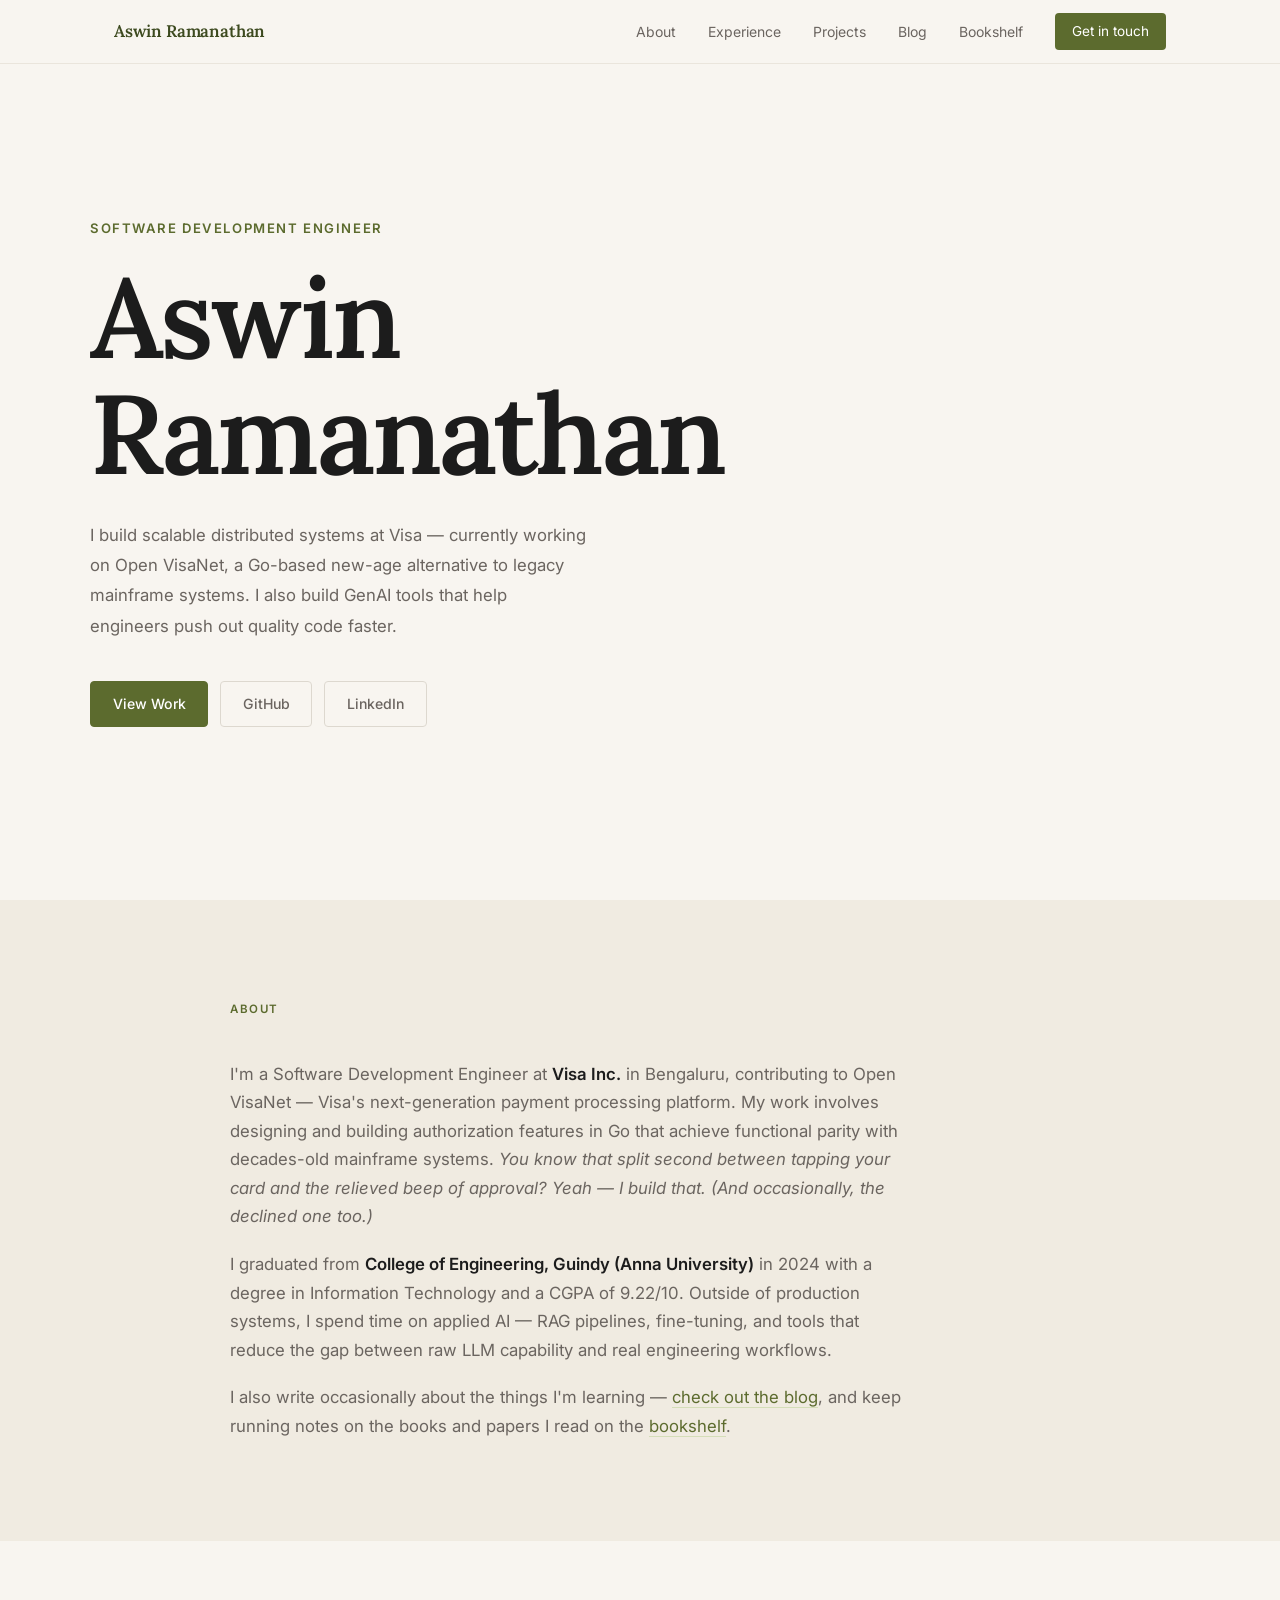
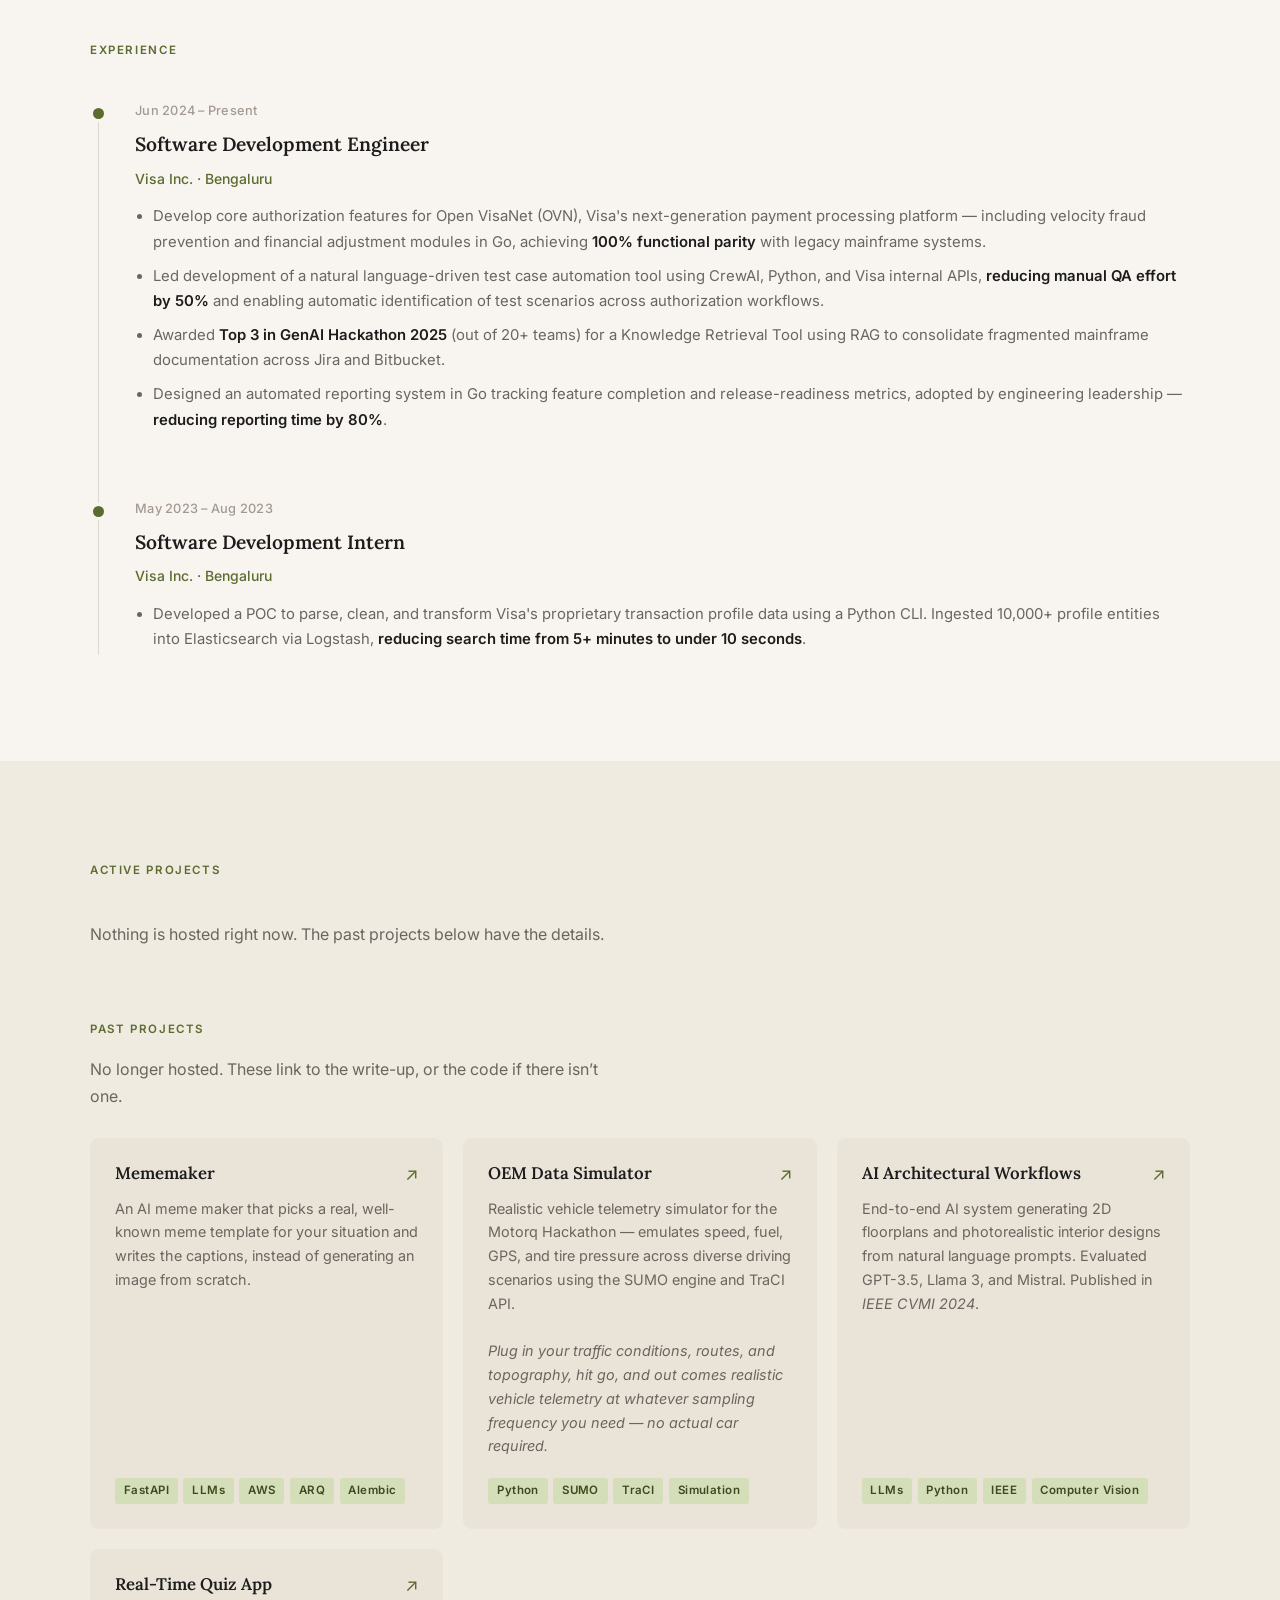
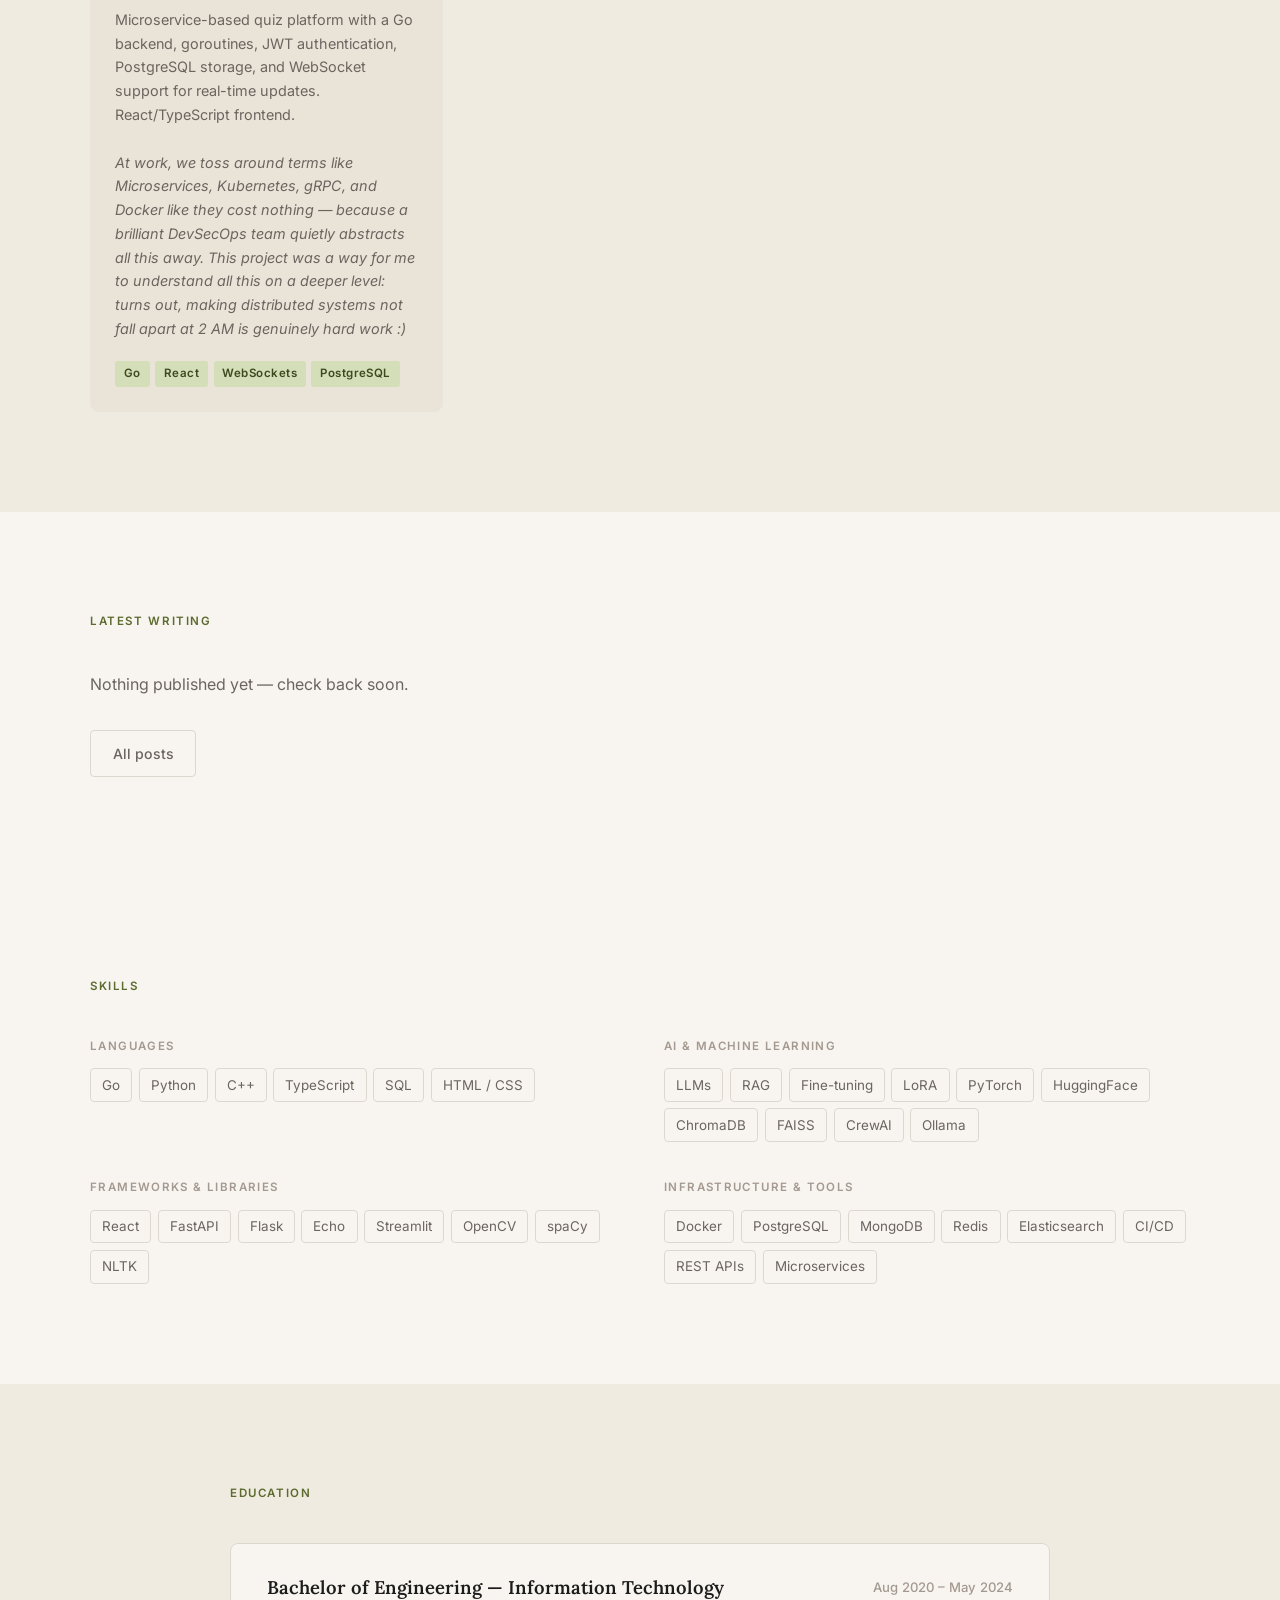
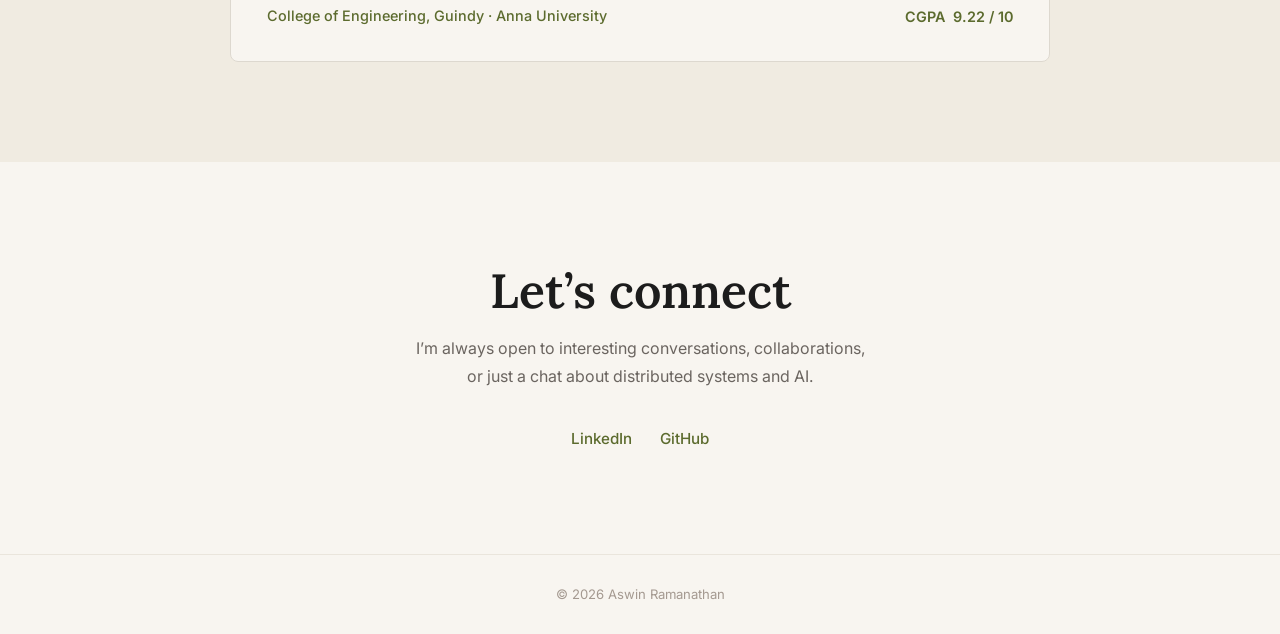
==== commit b81f2fdf: "Home: active/past projects, latest writing, link previews; tag older posts - Projects are now data-d" ====
--- a/index.html
+++ b/index.html
@@ -8,6 +8,18 @@
       name="description"
       content="Software Development Engineer at Visa. Building distributed payment systems and GenAI tooling."
     />
+    <link rel="canonical" href="https://aswinnr.com/" />
+    <meta property="og:type" content="website" />
+    <meta property="og:site_name" content="Aswin Ramanathan" />
+    <meta property="og:title" content="Aswin Ramanathan" />
+    <meta property="og:description" content="Software Development Engineer at Visa. Building distributed payment systems and GenAI tooling." />
+    <meta property="og:url" content="https://aswinnr.com/" />
+    <meta property="og:image" content="https://aswinnr.com/og.png" />
+    <meta property="og:image:width" content="1200" />
+    <meta property="og:image:height" content="630" />
+    <meta property="og:image:alt" content="Aswin Ramanathan — Software Development Engineer" />
+    <meta name="twitter:card" content="summary_large_image" />
+
 
     <link rel="preconnect" href="https://fonts.googleapis.com" />
     <link rel="preconnect" href="https://fonts.gstatic.com" crossorigin />
@@ -196,94 +208,29 @@
       <!-- ── PROJECTS ──────────────────────────────────── -->
       <section id="projects" class="section section-alt">
         <div class="section-inner">
-          <span class="section-label reveal">Projects</span>
-          <div class="projects-grid">
-            <div class="project-card reveal">
-              <div class="project-card-header">
-                <h3>OEM Data Simulator</h3>
-                <a
-                  href="https://github.com/Agilan20/Giant-Slayers-Backend"
-                  target="_blank"
-                  rel="noopener"
-                  class="project-link"
-                  aria-label="GitHub link"
-                  >↗</a
-                >
-              </div>
-              <p>
-                Realistic vehicle telemetry simulator for the Motorq Hackathon —
-                emulates speed, fuel, GPS, and tire pressure across diverse
-                driving scenarios using the SUMO engine and TraCI API.
-                <br><br>
-                <i>
-                  Plug in your traffic conditions, routes, and topography, hit
-                  go, and out comes realistic vehicle telemetry at whatever
-                  sampling frequency you need — no actual car required.
-                </i>
-              </p>
-
-              <div class="project-tags">
-                <span>Python</span><span>SUMO</span><span>TraCI</span
-                ><span>Simulation</span>
-              </div>
-            </div>
-
-            <div class="project-card reveal">
-              <div class="project-card-header">
-                <h3>AI Architectural Workflows</h3>
-                <a
-                  href="https://ieeexplore.ieee.org/document/10782715"
-                  target="_blank"
-                  rel="noopener"
-                  class="project-link"
-                  aria-label="IEEE paper link"
-                  >↗</a
-                >
-              </div>
-              <p>
-                End-to-end AI system generating 2D floorplans and photorealistic
-                interior designs from natural language prompts. Evaluated
-                GPT-3.5, Llama 3, and Mistral. Published in
-                <em>IEEE CVMI 2024</em>.
-              </p>
-              <div class="project-tags">
-                <span>LLMs</span><span>Python</span><span>IEEE</span
-                ><span>Computer Vision</span>
-              </div>
-            </div>
-
-            <div class="project-card reveal">
-              <div class="project-card-header">
-                <h3>Real-Time Quiz App</h3>
-                <a
-                  href="https://github.com/AswinRam4433/QuizMe"
-                  target="_blank"
-                  rel="noopener"
-                  class="project-link"
-                  aria-label="GitHub link"
-                  >↗</a
-                >
-              </div>
-              <p>
-                Microservice-based quiz platform with a Go backend, goroutines,
-                JWT authentication, PostgreSQL storage, and WebSocket support
-                for real-time updates. React/TypeScript frontend.
-                <br /><br />
-                <i>
-                  At work, we toss around terms like Microservices, Kubernetes,
-                  gRPC, and Docker like they cost nothing — because a brilliant
-                  DevSecOps team quietly abstracts all this away. This project
-                  was a way for me to understand all this on a deeper level:
-                  turns out, making distributed systems not fall apart at 2 AM
-                  is genuinely hard work :)
-                </i>
-              </p>
-              <div class="project-tags">
-                <span>Go</span><span>React</span><span>WebSockets</span
-                ><span>PostgreSQL</span>
-              </div>
-            </div>
-          </div>
+          <span class="section-label reveal">Active projects</span>
+          <p class="projects-intro reveal" id="projects-active-intro">
+            Hosted right now. Click through and try them.
+          </p>
+          <div class="projects-grid" id="projects-active"></div>
+
+          <div id="projects-past-block">
+            <span class="section-label projects-past-label reveal">Past projects</span>
+            <p class="projects-intro reveal">
+              No longer hosted. These link to the write-up, or the code if
+              there isn&rsquo;t one.
+            </p>
+            <div class="projects-grid" id="projects-past"></div>
+          </div>
+        </div>
+      </section>
+
+      <!-- ── WRITING ───────────────────────────────────── -->
+      <section id="writing" class="section">
+        <div class="section-inner">
+          <span class="section-label reveal">Latest writing</span>
+          <div class="blog-list" id="home-posts"></div>
+          <a href="blog.html" class="btn btn-ghost home-posts-more">All posts</a>
         </div>
       </section>
 
@@ -392,7 +339,9 @@
     <script
       data-goatcounter="https://aswinramanathan.goatcounter.com/count"
       async
-      src="//gc.zgo.at/count.js"
+      src="https://gc.zgo.at/count.v5.js"
+      crossorigin="anonymous"
+      integrity="sha384-atnOLvQb9t+jTSipvd75X2yginT4PjVbqDdlJAmxMm+wYElFmeR6EmLP5bYeoRVQ"
     ></script>
 
     <!-- Vercel Web Analytics -->
@@ -406,5 +355,6 @@
     <script defer src="/_vercel/insights/script.js"></script>
 
     <script src="js/main.js"></script>
+    <script src="js/home.js"></script>
   </body>
 </html>
--- a/css/style.css
+++ b/css/style.css
@@ -856,3 +856,19 @@
 
   .shelf-count { margin-left: 0; flex-basis: 100%; }
 }
+
+/* ============================================================
+   HOME: ACTIVE / PAST PROJECTS, LATEST WRITING
+============================================================ */
+.projects-intro {
+  color: var(--text-muted);
+  margin: -1.5rem 0 1.75rem;
+  max-width: 52ch;
+}
+.projects-past-label { margin-top: 4.5rem; }
+.home-empty { color: var(--text-muted); grid-column: 1 / -1; }
+
+/* The blog-list rules above assume a full-page container; inside a home
+   section the section already supplies the width and padding. */
+.section-inner .blog-list { padding: 0; margin: 0; }
+.home-posts-more { margin-top: 2rem; }
